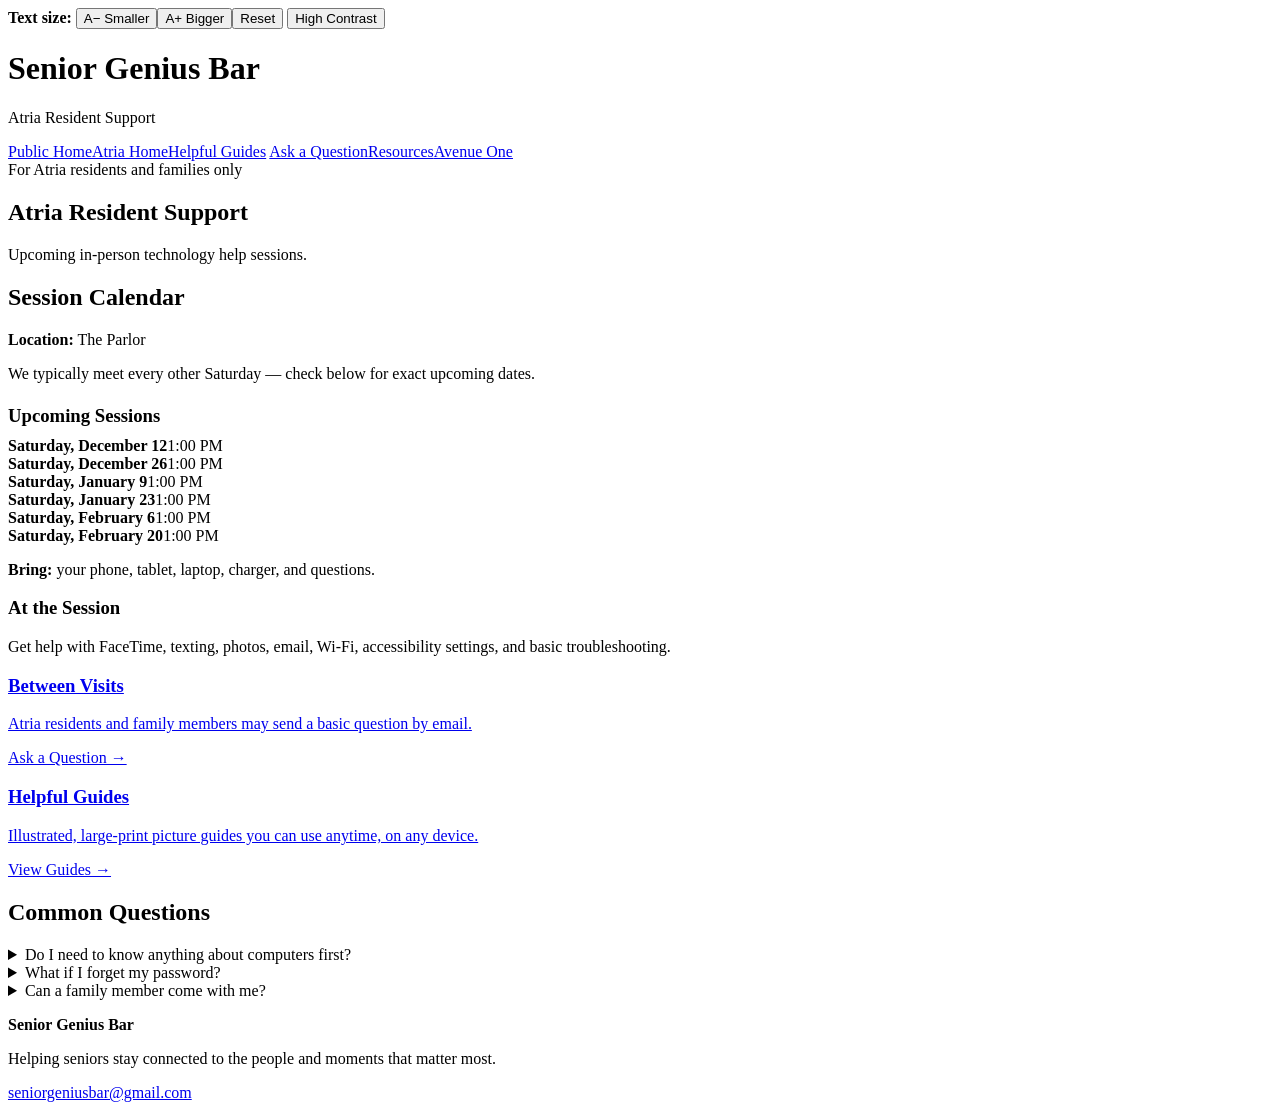
==== atria/index.html @ 89ca85a5 "Add files via upload" ====
<!doctype html><html lang="en"><head><meta charset="utf-8"><meta name="viewport" content="width=device-width,initial-scale=1">
<title>Atria Residents | Senior Genius Bar</title>
<meta name="description" content="Upcoming in-person technology help sessions for Atria residents and families.">
<meta name="robots" content="noindex, nofollow">
<link rel="icon" href="data:image/svg+xml,%3Csvg xmlns='http://www.w3.org/2000/svg' viewBox='0 0 64 64'%3E%3Crect width='64' height='64' rx='14' fill='%23163a5f'/%3E%3Ctext x='32' y='43' font-size='28' font-family='Arial' fill='white' text-anchor='middle' font-weight='700'%3ESG%3C/text%3E%3C/svg%3E">
<link rel="stylesheet" href="../assets/style.css"></head><body>

<div class="accessibility"><strong>Text size:</strong>
<button onclick="changeTextSize(-1)">A− Smaller</button><button onclick="changeTextSize(1)">A+ Bigger</button><button onclick="resetTextSize()">Reset</button>
<button id="contrastToggle" onclick="toggleContrast()">High Contrast</button></div>
<header><div class="brand"><h1>Senior Genius Bar</h1><p>Atria Resident Support</p></div>
<nav>
<a href="../index.html">Public Home</a><a href="index.html">Atria Home</a><a href="../guides.html">Helpful Guides</a>
<a href="../request-help.html">Ask a Question</a><a href="../resources.html">Resources</a><a href="../avenue-one/index.html">Avenue One</a>
</nav></header>

<main>
<div class="container"><section class="page-head"><span class="badge">For Atria residents and families only</span>
<h2>Atria Resident Support</h2><p>Upcoming in-person technology help sessions.</p></section>
<section><div class="card notice">
<h2 class="section-title">Session Calendar</h2>
<p><strong>Location:</strong> <span id="sessionLocation"></span></p>
<p style="color:var(--muted);margin-top:4px">We typically meet every other Saturday — check below for exact upcoming dates.</p>

<h3 style="color:var(--navy);margin-top:22px;margin-bottom:10px">Upcoming Sessions</h3>
<div class="session-grid" id="upcomingGrid"></div>
<p id="noUpcoming" style="display:none;color:var(--muted)">No upcoming sessions are scheduled right now — please check back soon.</p>

<p><strong>Bring:</strong> <span id="sessionBring"></span></p>
</div></section>
<section><div class="grid">
<div class="tile"><h3>At the Session</h3><p>Get help with FaceTime, texting, photos, email, Wi‑Fi, accessibility settings, and basic troubleshooting.</p></div>
<a class="tile" href="../request-help.html"><h3>Between Visits</h3><p>Atria residents and family members may send a basic question by email.</p><p class="tile-cta">Ask a Question →</p></a>
<a class="tile" href="../guides.html"><h3>Helpful Guides</h3><p>Illustrated, large-print picture guides you can use anytime, on any device.</p><p class="tile-cta">View Guides →</p></a>
</div></section>
<section><h2 class="section-title">Common Questions</h2><div class="faq">
<details><summary>Do I need to know anything about computers first?</summary>
<p>Not at all. Most people who reach out have never used a smartphone or tablet before. We start wherever you are.</p></details>
<details><summary>What if I forget my password?</summary>
<p>Bring the device anyway. We can often help you reset it together, or talk through safe ways to keep track of passwords going forward.</p></details>
<details><summary>Can a family member come with me?</summary>
<p>Of course. Family members are always welcome to reach out on your behalf or join in on a session.</p></details>
</div></section></div>
</main>

<footer><p><strong>Senior Genius Bar</strong></p>
<p>Helping seniors stay connected to the people and moments that matter most.</p>
<p><a href="mailto:seniorgeniusbar@gmail.com">seniorgeniusbar@gmail.com</a></p></footer>
<script src="../assets/site.js"></script>
<script src="../assets/session-dates.js"></script>
<script>
/* Upcoming Sessions generates itself from the recurring pattern in
   session-dates.js — no manual date entry needed as time goes on. See
   the comments at the top of that file to adjust the pattern, skip a
   date, or add a one-off extra session. */

document.getElementById('sessionLocation').textContent = sessionInfo.location;
document.getElementById('sessionBring').textContent = sessionInfo.bring;

function formatFriendly(iso){
  const [y, m, d] = iso.split('-').map(Number);
  const dt = new Date(y, m - 1, d);
  return dt.toLocaleDateString('en-US', { weekday: 'long', month: 'long', day: 'numeric' });
}

function toISO(d){
  const y = d.getFullYear();
  const m = String(d.getMonth() + 1).padStart(2, '0');
  const day = String(d.getDate()).padStart(2, '0');
  return `${y}-${m}-${day}`;
}

function renderSession(s){
  return '<div class="session"><strong>' + formatFriendly(s.date) + '</strong><span>' + s.time + '</span></div>';
}

function generateUpcoming(){
  const { anchorDate, intervalDays, showNext } = sessionInfo.recurring;
  const [ay, am, ad] = anchorDate.split('-').map(Number);
  const msPerDay = 24 * 60 * 60 * 1000;

  const today = new Date();
  today.setHours(0, 0, 0, 0);

  let cursor = new Date(ay, am - 1, ad);
  if (cursor < today) {
    const diffDays = Math.round((today - cursor) / msPerDay);
    const stepsToAdd = Math.ceil(diffDays / intervalDays);
    cursor = new Date(cursor.getTime() + stepsToAdd * intervalDays * msPerDay);
  }

  const results = [];
  let safety = 0;
  while (results.length < showNext && safety < 100) {
    const iso = toISO(cursor);
    if (!sessionInfo.skipDates.includes(iso)) {
      results.push({ date: iso, time: sessionInfo.time });
    }
    cursor = new Date(cursor.getTime() + intervalDays * msPerDay);
    safety++;
  }
  return results;
}

const todayStr = toISO(new Date());
const generated = generateUpcoming();
const extras = sessionInfo.extraDates.filter(e => e.date >= todayStr);
const upcoming = [...generated, ...extras].sort((a, b) => a.date.localeCompare(b.date));

document.getElementById('upcomingGrid').innerHTML = upcoming.map(renderSession).join('');
document.getElementById('noUpcoming').style.display = upcoming.length ? 'none' : 'block';
</script>

</body></html>
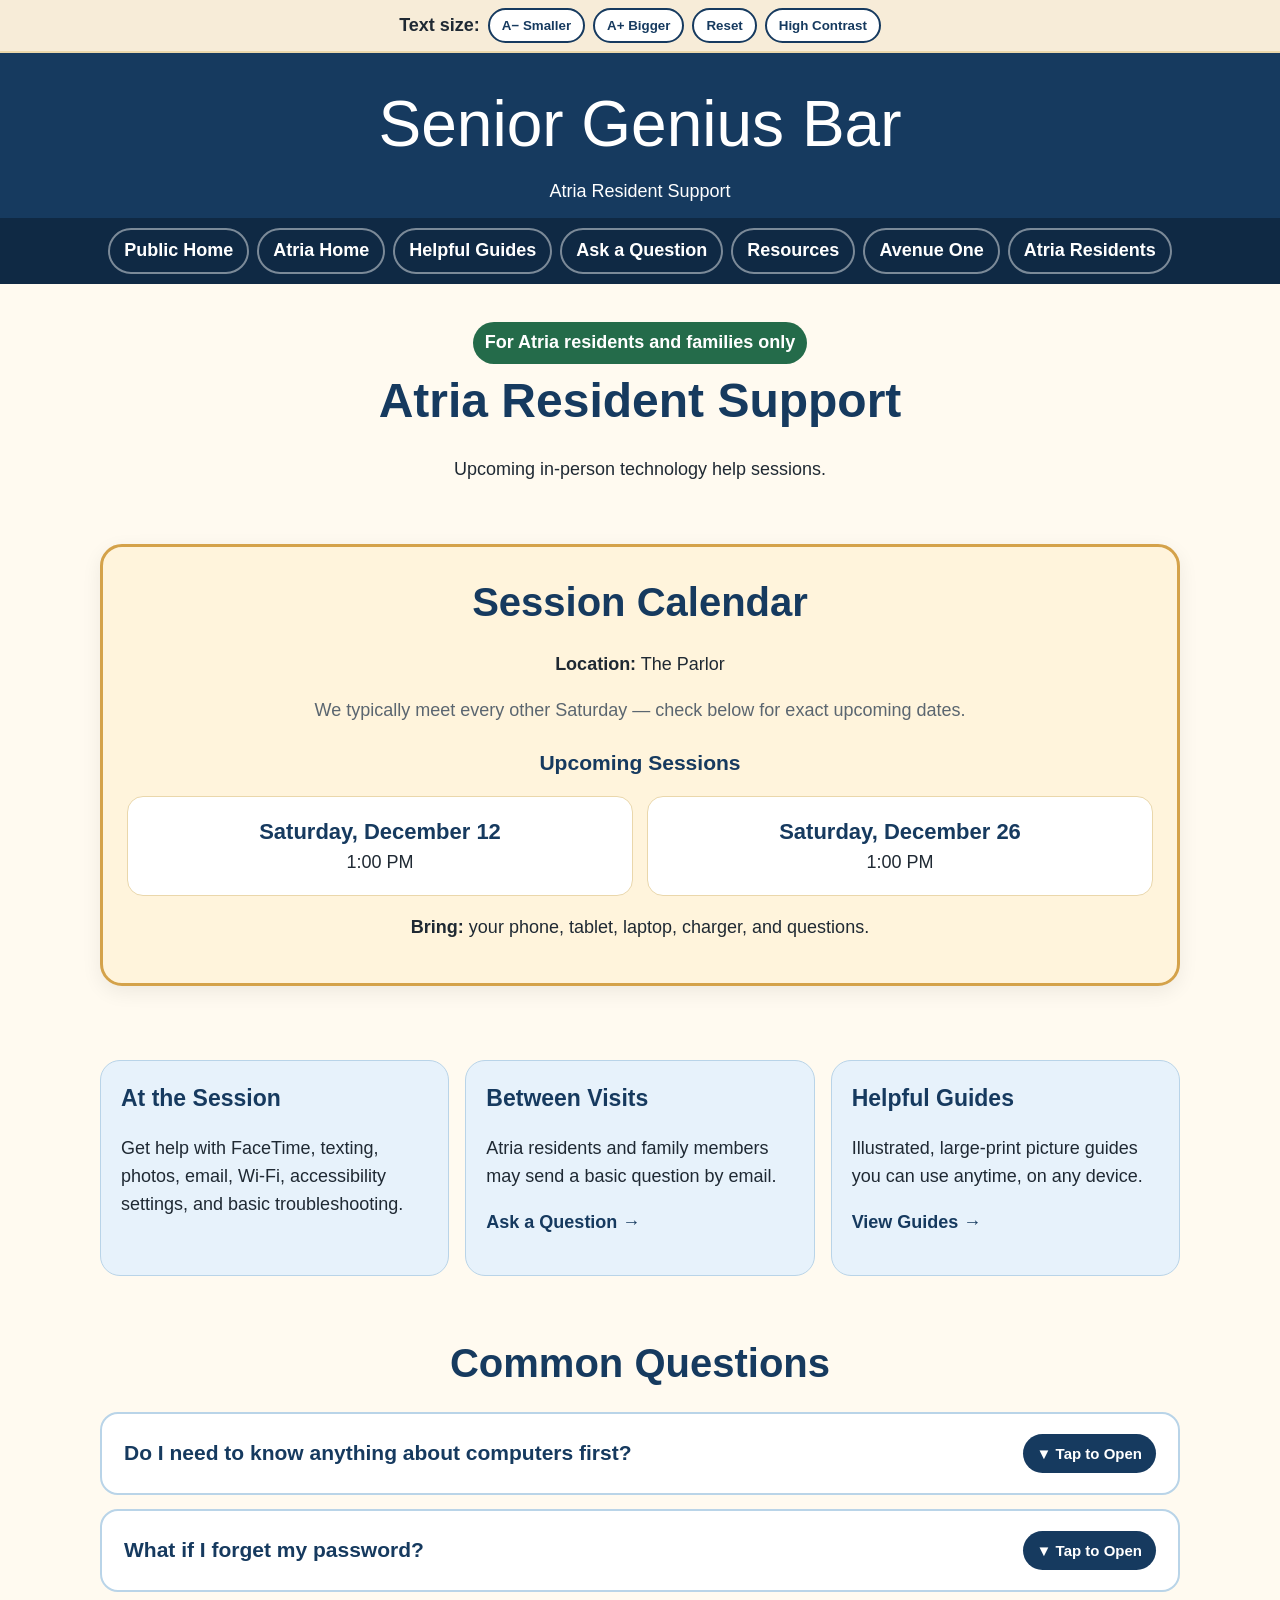
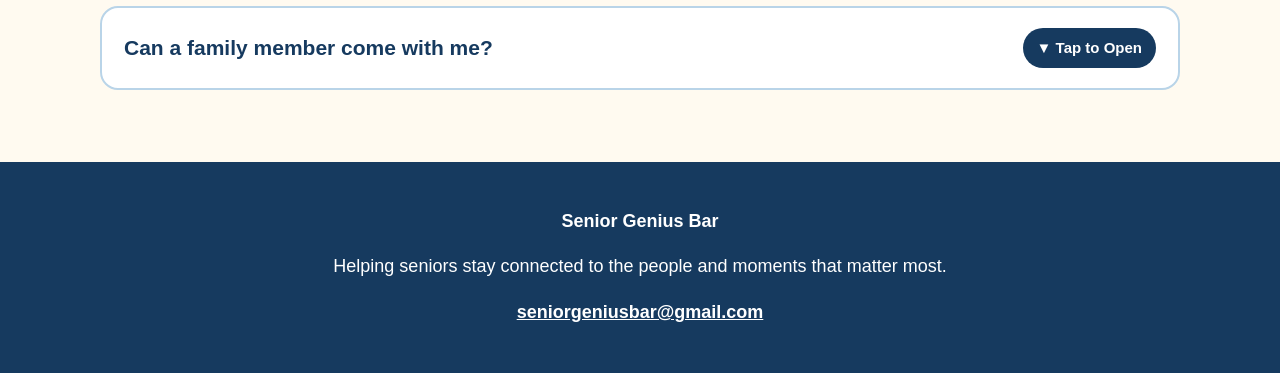
==== commit 42fac73e: "Add files via upload" ====
--- a/atria/index.html
+++ b/atria/index.html
@@ -11,7 +11,7 @@
 <header><div class="brand"><h1>Senior Genius Bar</h1><p>Atria Resident Support</p></div>
 <nav>
 <a href="../index.html">Public Home</a><a href="index.html">Atria Home</a><a href="../guides.html">Helpful Guides</a>
-<a href="../request-help.html">Ask a Question</a><a href="../resources.html">Resources</a><a href="../avenue-one/index.html">Avenue One</a>
+<a href="../request-help.html">Ask a Question</a><a href="../resources.html">Resources</a><a href="../avenue-one/index.html">Avenue One</a><a href="index.html">Atria Residents</a>
 </nav></header>
 
 <main>
--- a/assets/style.css
+++ b/assets/style.css
@@ -0,0 +1,169 @@
+
+:root{
+  --navy:#163a5f; --navy2:#0f2944; --sky:#e7f2fb; --cream:#fffaf0;
+  --gold:#d4a24a; --text:#1f2933; --muted:#5b6670; --white:#fff;
+  --green:#246b4a; --red:#9b2c2c; --font-scale:1;
+}
+*{box-sizing:border-box}
+html{scroll-behavior:smooth}
+body{margin:0;font-family:Arial,Helvetica,sans-serif;background:var(--cream);color:var(--text);
+font-size:calc(18px * var(--font-scale));line-height:1.55}
+a{color:var(--navy);font-weight:700}
+a:focus,button:focus{outline:3px solid var(--gold);outline-offset:3px}
+.accessibility{position:sticky;top:0;z-index:50;background:#f7ecd8;border-bottom:2px solid #ead7ab;
+padding:8px 12px;display:flex;justify-content:center;gap:8px;flex-wrap:wrap;align-items:center}
+.accessibility button{background:#fff;color:var(--navy);border:2px solid var(--navy);padding:8px 12px;
+border-radius:999px;font-weight:700;cursor:pointer}
+header{background:var(--navy);color:#fff}
+.brand{width:min(1080px,92%);margin:auto;padding:22px 0 12px;text-align:center}
+.brand h1{margin:0;font-size:clamp(34px,6vw,64px);font-weight:400}
+.brand p{margin:4px 0 0}
+nav{background:var(--navy2);display:flex;justify-content:center;gap:8px;flex-wrap:wrap;padding:10px}
+nav a{color:#fff;text-decoration:none;padding:7px 14px;border-radius:999px;border:2px solid rgba(255,255,255,.45)}
+nav a:hover{background:rgba(255,255,255,.15);border-color:#fff}
+.container{width:min(1080px,92%);margin:auto}
+.hero{display:grid;grid-template-columns:1.45fr .8fr;gap:32px;align-items:center;padding:46px 0 28px}
+.hero h2{font-size:clamp(34px,5vw,52px);line-height:1.1;margin:0 0 16px;color:var(--navy)}
+.hero p{font-size:calc(22px * var(--font-scale));margin:0 0 18px}
+.photo{max-width:330px;margin:auto;background:#fff;border:6px solid var(--gold);border-radius:30px;padding:10px;
+box-shadow:0 10px 25px rgba(0,0,0,.15)}
+.photo img{width:100%;display:block;border-radius:22px}
+.buttons{display:flex;gap:12px;flex-wrap:wrap;margin-top:20px}
+.btn{display:inline-block;text-decoration:none;background:var(--navy);color:#fff;padding:14px 20px;border-radius:12px}
+.btn.secondary{background:#fff;color:var(--navy);border:2px solid var(--navy)}
+.btn.green{background:var(--green)}
+section{padding:28px 0}
+h2.section-title{text-align:center;color:var(--navy);font-size:clamp(30px,4vw,40px);margin:0 0 18px}
+.card{background:#fff;border:1px solid #e4dccf;border-radius:22px;padding:24px;box-shadow:0 6px 20px rgba(0,0,0,.07);margin-bottom:18px}
+.grid{display:grid;grid-template-columns:repeat(auto-fit,minmax(240px,1fr));gap:16px}
+.tile{background:var(--sky);border:1px solid #b9d4e8;border-radius:20px;padding:20px;display:block;text-decoration:none;color:var(--text);transition:box-shadow .15s,transform .15s}
+.tile h3{color:var(--navy);margin:0 0 8px;font-size:calc(23px * var(--font-scale))}
+a.tile:hover,a.tile:focus{box-shadow:0 8px 20px rgba(0,0,0,.12);transform:translateY(-2px)}
+a.tile p{color:var(--text);font-weight:400}
+.tile-cta{color:var(--navy) !important;font-weight:700 !important;margin-top:10px !important}
+.notice{background:#fff4dc;border:3px solid var(--gold);text-align:center}
+.badge{display:inline-block;background:var(--green);color:#fff;padding:7px 12px;border-radius:999px;font-weight:700}
+.session-grid{display:grid;grid-template-columns:repeat(auto-fit,minmax(230px,1fr));gap:14px;margin-top:16px}
+.session{background:#fff;border:1px solid #ead7ab;border-radius:16px;padding:18px}
+.session strong{display:block;color:var(--navy);font-size:calc(22px * var(--font-scale))}
+details{background:#fff;border:2px solid #b9d4e8;border-radius:18px;padding:14px 18px;margin-bottom:14px;transition:box-shadow .15s}
+details[open]{box-shadow:0 6px 18px rgba(0,0,0,.08)}
+summary{cursor:pointer;font-weight:700;color:var(--navy);font-size:calc(21px * var(--font-scale));
+list-style:none;display:flex;align-items:center;justify-content:space-between;gap:14px;padding:6px 4px;flex-wrap:wrap;border-radius:12px}
+summary::-webkit-details-marker{display:none}
+summary::marker{content:""}
+summary:hover,summary:focus{background:var(--sky)}
+summary::after{content:"▼ Tap to Open";flex-shrink:0;font-size:calc(15px * var(--font-scale));font-weight:700;
+color:#fff;background:var(--navy);padding:8px 14px;border-radius:999px;white-space:nowrap}
+details[open] summary::after{content:"▲ Tap to Close";background:var(--green)}
+details ol,details ul{margin-top:14px}
+.safety{border-left:8px solid var(--red);background:#fff5f5}
+.note{background:#f4f9ff;border-left:6px solid #b9d4e8;padding:14px 16px;border-radius:12px}
+footer{background:var(--navy);color:#fff;text-align:center;padding:28px 18px;margin-top:30px}
+footer a{color:#fff}
+ul.clean{padding-left:20px}
+.page-head{padding:38px 0 14px;text-align:center}
+.page-head h2{font-size:clamp(34px,5vw,48px);color:var(--navy);margin:0 0 8px}
+.resource-list a{display:block;margin:8px 0}
+@media(max-width:760px){.hero{grid-template-columns:1fr;text-align:center}.buttons{justify-content:center}}
+@media print{.accessibility,nav,.buttons,.guide-actions,.modal-nav,.modal-close{display:none !important}body{background:#fff;font-size:12pt}.card,details{box-shadow:none}}
+
+/* Picture guides */
+.eyebrow{color:var(--gold);font-weight:700;letter-spacing:.03em;margin-bottom:6px}
+.guides-grid{display:grid;grid-template-columns:repeat(3,1fr);gap:28px;margin-top:28px}
+@media(max-width:900px){.guides-grid{grid-template-columns:repeat(2,1fr)}}
+@media(max-width:600px){.guides-grid{grid-template-columns:1fr}}
+.guide-card{background:var(--sky);border:1px solid #b9d4e8;border-radius:20px;padding:20px;display:flex;flex-direction:column;gap:12px;
+box-shadow:0 4px 14px rgba(22,58,95,.08);transition:transform .15s,box-shadow .15s}
+.guide-card:hover{transform:translateY(-2px);box-shadow:0 8px 20px rgba(22,58,95,.14)}
+.guide-card h3{margin:2px 0 0;color:var(--navy);font-size:calc(21px * var(--font-scale))}
+.guide-thumb{background:#0f1f3d;border-radius:12px;padding:10px;cursor:pointer;border:none;width:100%;max-width:200px;margin:0 auto;display:block}
+.guide-thumb:hover{outline:2px solid var(--navy)}
+.guide-thumb:focus{outline:3px solid var(--gold);outline-offset:3px}
+.guide-thumb svg{width:100%;height:auto;display:block;border-radius:6px}
+.step-count{font-size:calc(14px * var(--font-scale));font-weight:700;color:#b9791f;margin:-4px 0 0;text-align:center}
+.guide-card p.caption{margin:0;font-size:calc(16px * var(--font-scale));color:var(--text)}
+.guide-actions{display:flex;gap:8px;flex-wrap:wrap;margin-top:auto}
+.chip-btn{background:#fff;border:2px solid var(--navy);color:var(--navy);border-radius:999px;padding:8px 14px;font-weight:700;font-size:calc(15px * var(--font-scale));cursor:pointer}
+.chip-btn:hover{background:var(--sky)}
+.modal-backdrop{display:none;position:fixed;inset:0;background:rgba(6,14,32,.82);z-index:1000;align-items:center;justify-content:center;padding:20px}
+.modal-backdrop.open{display:flex}
+.modal{background:#fff;border-radius:20px;max-width:420px;width:100%;padding:20px;max-height:94vh;overflow:auto;position:relative}
+.modal-close{position:absolute;top:12px;right:12px;background:var(--navy);color:#fff;border:none;border-radius:50%;width:44px;height:44px;font-size:1.3rem;cursor:pointer}
+.modal h3{margin-top:0;padding-right:40px;color:var(--navy)}
+#modalSvgHolder{max-width:210px;margin:0 auto}
+#modalSvgHolder svg{width:100%;height:auto;display:block}
+.modal-caption{font-size:calc(18px * var(--font-scale));margin:12px 0}
+.modal-nav{display:flex;justify-content:space-between;gap:10px;margin-top:16px}
+.modal-nav button{flex:1;padding:14px;border-radius:12px;font-weight:800;font-size:calc(17px * var(--font-scale));cursor:pointer;border:2px solid var(--navy);background:#fff;color:var(--navy)}
+.modal-nav button:disabled{opacity:.35;cursor:default}
+.modal-nav button.primary{background:var(--navy);color:#fff}
+.step-dots{text-align:center;font-weight:700;color:var(--navy);margin-top:6px}
+
+/* Help request form */
+.help-form{display:flex;flex-direction:column;gap:18px;max-width:520px;margin:20px auto 0}
+.help-form label{font-weight:700;color:var(--navy);font-size:calc(17px * var(--font-scale));display:flex;flex-direction:column;gap:6px}
+.help-form input,.help-form select,.help-form textarea{font-size:calc(17px * var(--font-scale));padding:12px 14px;
+border:2px solid #b9d4e8;border-radius:10px;font-family:inherit;color:var(--text);background:#fff;width:100%}
+.help-form textarea{resize:vertical}
+.help-form button{align-self:flex-start;font-size:calc(17px * var(--font-scale));padding:14px 26px;border:none;border-radius:12px;cursor:pointer;margin-top:6px}
+
+/* High contrast mode */
+body.contrast{background:#0a1420;color:#f5f5f5}
+body.contrast a{color:#9fc4ff}
+body.contrast .accessibility{background:#000;border-bottom-color:#444}
+body.contrast .accessibility button{background:#000;color:#fff;border-color:#fff}
+body.contrast header{background:#000}
+body.contrast .brand p{color:#f5f5f5}
+body.contrast nav{background:#000}
+body.contrast nav a{color:#fff;border-color:rgba(255,255,255,.5)}
+body.contrast nav a:hover{background:rgba(255,255,255,.25);border-color:#fff}
+body.contrast .hero h2{color:#ffd166}
+body.contrast .hero p{color:#f5f5f5}
+body.contrast .photo{border-color:#ffd166;background:#000}
+body.contrast .btn{background:#ffd166;color:#0a1420}
+body.contrast .btn.secondary{background:#000;color:#fff;border:2px solid #fff}
+body.contrast .btn.green{background:#5ec98d;color:#04150c}
+body.contrast h2.section-title{color:#ffd166}
+body.contrast .page-head h2{color:#ffd166}
+body.contrast .card{background:#111;border-color:#444;color:#f5f5f5}
+body.contrast .tile{background:#111;border-color:#555}
+body.contrast .tile h3{color:#ffd166}
+body.contrast a.tile{color:#f5f5f5}
+body.contrast .tile p{color:#e5e5e5}
+body.contrast .tile li{color:#e5e5e5}
+body.contrast .tile-cta{color:#9fc4ff !important}
+body.contrast a.tile:hover,body.contrast a.tile:focus{box-shadow:0 0 0 2px #ffd166}
+body.contrast .notice{background:#1a1400;border-color:#ffd166}
+body.contrast .badge{background:#5ec98d;color:#04150c}
+body.contrast .session{background:#111;border-color:#555}
+body.contrast .session strong{color:#ffd166}
+body.contrast details{background:#111;border-color:#555}
+body.contrast summary{color:#ffd166}
+body.contrast summary:hover,body.contrast summary:focus{background:#1a1a1a}
+body.contrast summary::after{background:#ffd166;color:#0a1420}
+body.contrast details[open] summary::after{background:#5ec98d;color:#04150c}
+body.contrast .safety{background:#1a0000;border-left-color:#ff8080}
+body.contrast .note{background:#001522;border-left-color:#9fc4ff;color:#f5f5f5}
+body.contrast footer{background:#000}
+body.contrast footer a{color:#fff}
+body.contrast .resource-list a{color:#9fc4ff}
+body.contrast .eyebrow{color:#f0c26a}
+body.contrast .guide-card{background:#111;border-color:#555}
+body.contrast .guide-card h3{color:#ffd166}
+body.contrast .step-count{color:#f0c26a}
+body.contrast .guide-card p.caption{color:#e5e5e5}
+body.contrast .chip-btn{color:#9fc4ff;border-color:#9fc4ff}
+body.contrast .chip-btn:hover{background:#1a1a1a}
+body.contrast .modal{background:#111;color:#f5f5f5}
+body.contrast .modal h3{color:#ffd166}
+body.contrast .step-dots{color:#ffd166}
+body.contrast .modal-nav button{border-color:#9fc4ff;color:#9fc4ff;background:#111}
+body.contrast .modal-nav button.primary{background:#ffd166;color:#0a1420;border-color:#ffd166}
+body.contrast .help-form label{color:#ffd166}
+body.contrast .help-form input,body.contrast .help-form select,body.contrast .help-form textarea{background:#111;color:#f5f5f5;border-color:#555}
+
+/* Past session history is intentionally quieter than upcoming sessions. */
+.past-sessions { margin-top: 8px; padding-top: 6px; }
+.past-sessions > details { border: 1px solid #ddd6c9; background: rgba(255,255,255,.45); }
+.past-sessions > details > summary { color: var(--muted); font-size: calc(18px * var(--font-scale)); }
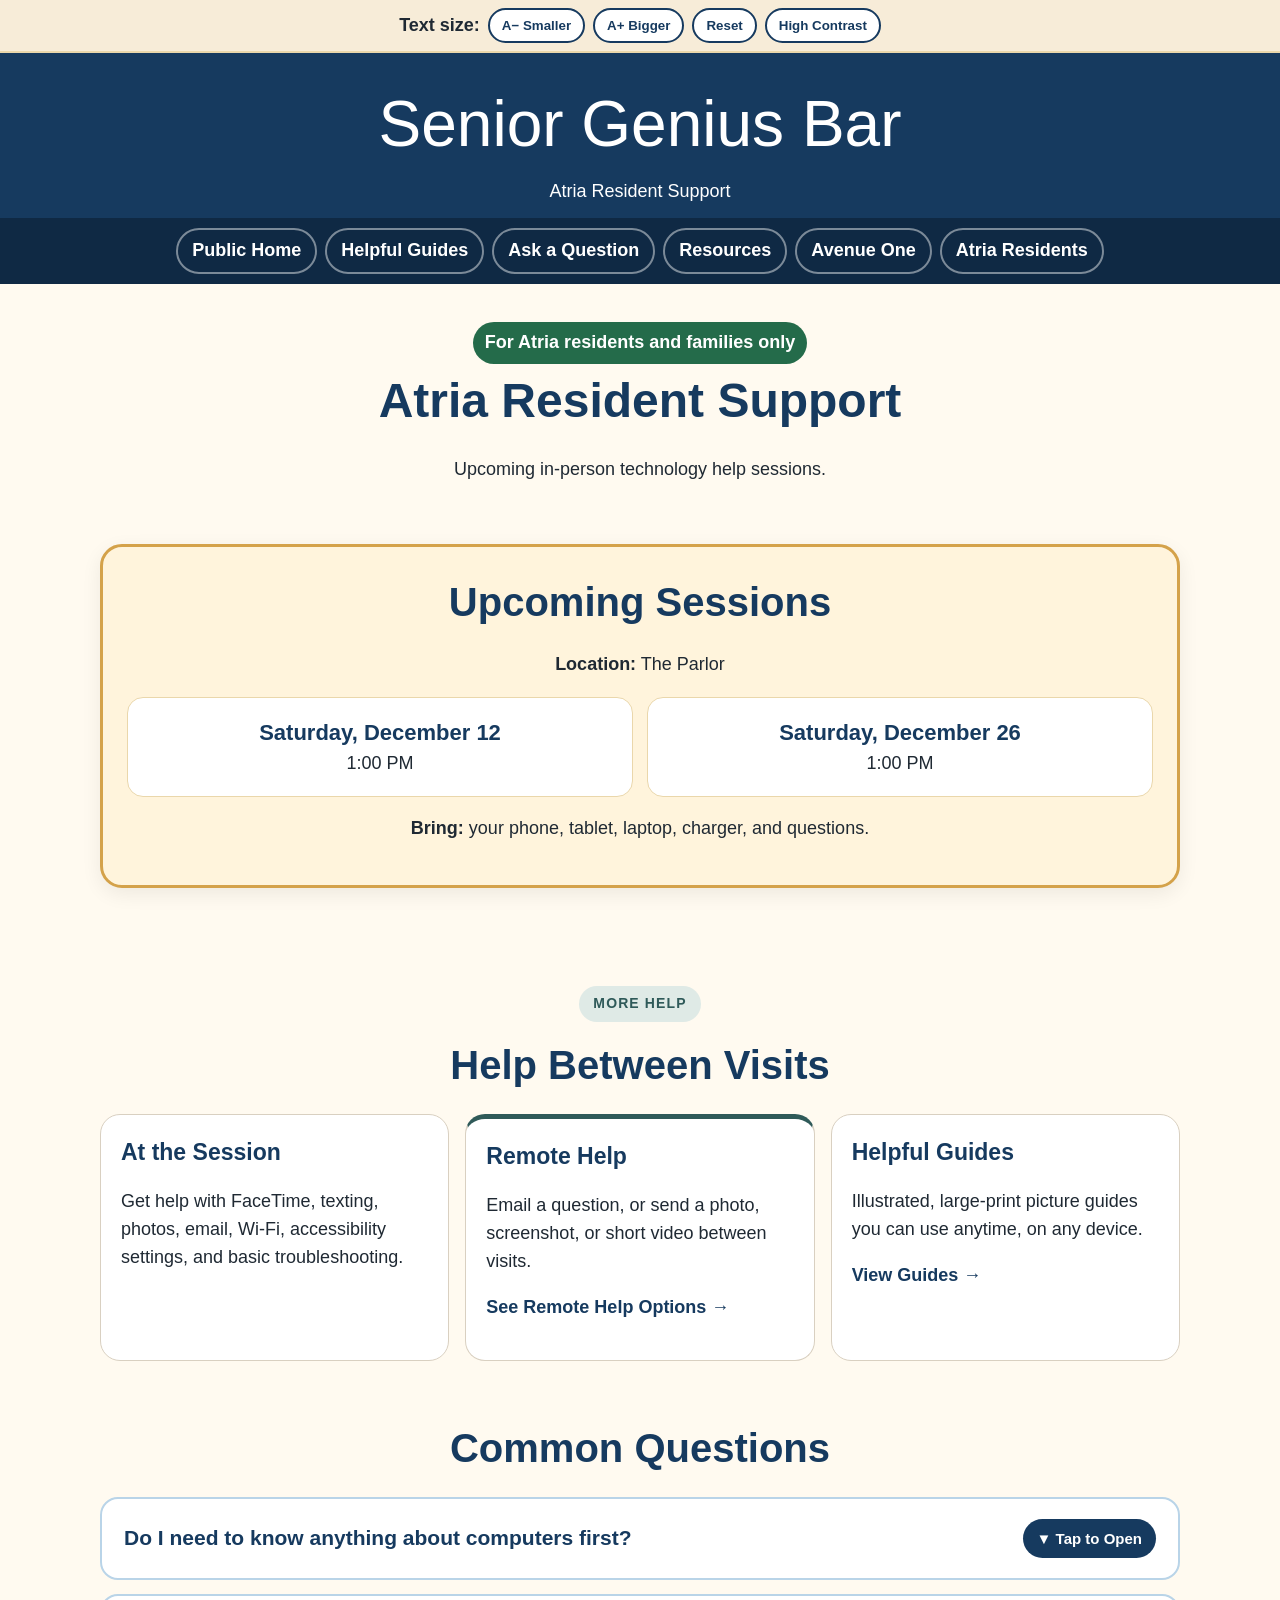
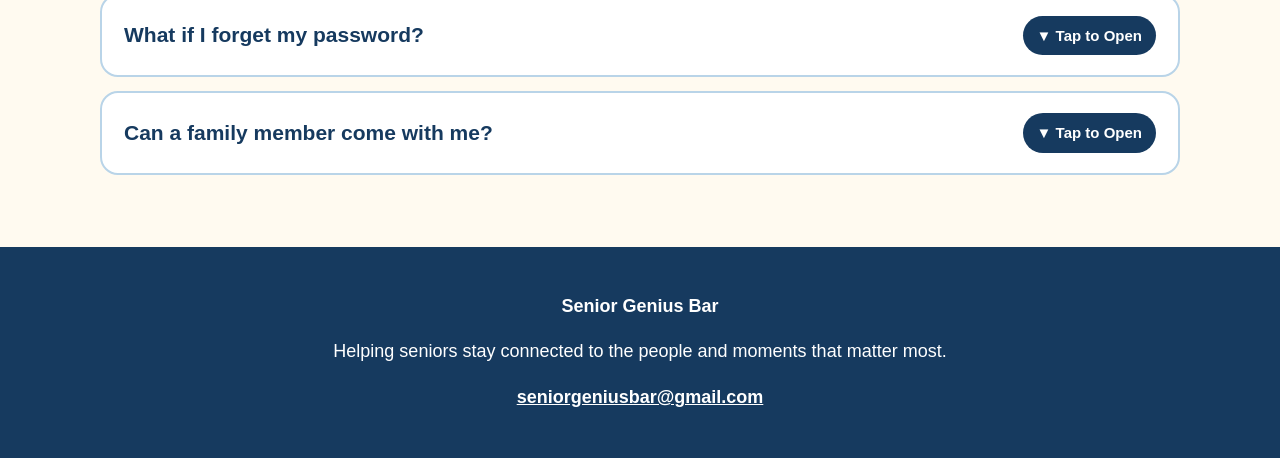
==== commit 06d36b3d: "Add files via upload" ====
--- a/atria/index.html
+++ b/atria/index.html
@@ -10,7 +10,7 @@
 <button id="contrastToggle" onclick="toggleContrast()">High Contrast</button></div>
 <header><div class="brand"><h1>Senior Genius Bar</h1><p>Atria Resident Support</p></div>
 <nav>
-<a href="../index.html">Public Home</a><a href="index.html">Atria Home</a><a href="../guides.html">Helpful Guides</a>
+<a href="../index.html">Public Home</a><a href="../guides.html">Helpful Guides</a>
 <a href="../request-help.html">Ask a Question</a><a href="../resources.html">Resources</a><a href="../avenue-one/index.html">Avenue One</a><a href="index.html">Atria Residents</a>
 </nav></header>
 
@@ -18,19 +18,16 @@
 <div class="container"><section class="page-head"><span class="badge">For Atria residents and families only</span>
 <h2>Atria Resident Support</h2><p>Upcoming in-person technology help sessions.</p></section>
 <section><div class="card notice">
-<h2 class="section-title">Session Calendar</h2>
+<h2 class="section-title">Upcoming Sessions</h2>
 <p><strong>Location:</strong> <span id="sessionLocation"></span></p>
-<p style="color:var(--muted);margin-top:4px">We typically meet every other Saturday — check below for exact upcoming dates.</p>
-
-<h3 style="color:var(--navy);margin-top:22px;margin-bottom:10px">Upcoming Sessions</h3>
 <div class="session-grid" id="upcomingGrid"></div>
 <p id="noUpcoming" style="display:none;color:var(--muted)">No upcoming sessions are scheduled right now — please check back soon.</p>
 
 <p><strong>Bring:</strong> <span id="sessionBring"></span></p>
 </div></section>
-<section><div class="grid">
+<section class="community-links"><div style="text-align:center"><span class="section-kicker">More Help</span></div><h2 class="section-title">Help Between Visits</h2><div class="grid">
 <div class="tile"><h3>At the Session</h3><p>Get help with FaceTime, texting, photos, email, Wi‑Fi, accessibility settings, and basic troubleshooting.</p></div>
-<a class="tile" href="../request-help.html"><h3>Between Visits</h3><p>Atria residents and family members may send a basic question by email.</p><p class="tile-cta">Ask a Question →</p></a>
+<a class="tile" href="../request-help.html#remote-options"><h3>Remote Help</h3><p>Email a question, or send a photo, screenshot, or short video between visits.</p><p class="tile-cta">See Remote Help Options →</p></a>
 <a class="tile" href="../guides.html"><h3>Helpful Guides</h3><p>Illustrated, large-print picture guides you can use anytime, on any device.</p><p class="tile-cta">View Guides →</p></a>
 </div></section>
 <section><h2 class="section-title">Common Questions</h2><div class="faq">
@@ -103,9 +100,15 @@
 }
 
 const todayStr = toISO(new Date());
+const manual = (typeof ATRIA_MANUAL_OVERRIDE !== 'undefined' ? ATRIA_MANUAL_OVERRIDE : [])
+  .filter(e => e.date >= todayStr)
+  .sort((a,b) => a.date.localeCompare(b.date));
+
 const generated = generateUpcoming();
 const extras = sessionInfo.extraDates.filter(e => e.date >= todayStr);
-const upcoming = [...generated, ...extras].sort((a, b) => a.date.localeCompare(b.date));
+const upcoming = manual.length
+  ? manual.slice(0, sessionInfo.recurring.showNext)
+  : [...generated, ...extras].sort((a, b) => a.date.localeCompare(b.date)).slice(0, sessionInfo.recurring.showNext);
 
 document.getElementById('upcomingGrid').innerHTML = upcoming.map(renderSession).join('');
 document.getElementById('noUpcoming').style.display = upcoming.length ? 'none' : 'block';
--- a/assets/style.css
+++ b/assets/style.css
@@ -2,7 +2,7 @@
 :root{
   --navy:#163a5f; --navy2:#0f2944; --sky:#e7f2fb; --cream:#fffaf0;
   --gold:#d4a24a; --text:#1f2933; --muted:#5b6670; --white:#fff;
-  --green:#246b4a; --red:#9b2c2c; --font-scale:1;
+  --green:#246b4a; --sage:#dfeae6; --sage-dark:#2f5a59; --red:#9b2c2c; --font-scale:1;
 }
 *{box-sizing:border-box}
 html{scroll-behavior:smooth}
@@ -167,3 +167,41 @@
 .past-sessions { margin-top: 8px; padding-top: 6px; }
 .past-sessions > details { border: 1px solid #ddd6c9; background: rgba(255,255,255,.45); }
 .past-sessions > details > summary { color: var(--muted); font-size: calc(18px * var(--font-scale)); }
+
+
+/* Shared Senior Genius Bar refinements */
+.section-kicker{display:inline-block;background:var(--sage);color:var(--sage-dark);padding:7px 14px;border-radius:999px;font-weight:800;letter-spacing:.08em;text-transform:uppercase;font-size:calc(14px * var(--font-scale));margin-bottom:12px}
+.shared-help-strip{background:#fff;border:1px solid #d9d0c1;border-left:8px solid var(--sage-dark);border-radius:20px;padding:22px 24px;display:flex;align-items:center;justify-content:space-between;gap:20px;flex-wrap:wrap;box-shadow:0 5px 16px rgba(0,0,0,.06)}
+.shared-help-strip h3{color:var(--navy);margin:0 0 6px;font-size:calc(24px * var(--font-scale))}.shared-help-strip p{margin:0;max-width:690px}
+.community-grid{display:grid;grid-template-columns:repeat(2,minmax(260px,1fr));gap:18px}.community-card{background:#fff;border:2px solid #d9d0c1;border-radius:22px;padding:24px;text-decoration:none;color:var(--text);box-shadow:0 5px 16px rgba(0,0,0,.06)}.community-card:hover,.community-card:focus{transform:translateY(-2px);box-shadow:0 9px 22px rgba(0,0,0,.10)}.community-card h3{color:var(--navy);margin:0 0 8px}.community-card .mini-label{display:inline-block;background:var(--sage);color:var(--sage-dark);padding:5px 10px;border-radius:999px;font-size:calc(13px * var(--font-scale));font-weight:800;margin-bottom:10px}
+.remote-grid{display:grid;grid-template-columns:repeat(2,minmax(260px,1fr));gap:16px}.remote-card{background:#fff;border:2px solid #ddd3c1;border-radius:20px;padding:22px}.remote-card h3{color:var(--navy);margin:0 0 8px}.remote-card .best-for{display:inline-block;background:#fff4dc;border:1px solid var(--gold);border-radius:10px;padding:6px 10px;font-weight:700;color:var(--navy);margin:4px 0 10px}.remote-card p{margin:6px 0}.remote-card .card-link{display:inline-block;margin-top:10px;color:var(--sage-dark);font-weight:800}
+.check-list{list-style:none;padding:0;margin:16px 0}.check-list li{position:relative;padding-left:34px;margin:12px 0}.check-list li:before{content:'✓';position:absolute;left:0;top:0;background:var(--sage);color:var(--sage-dark);width:24px;height:24px;border-radius:50%;display:grid;place-items:center;font-weight:900}
+.quick-fixes details{border-color:#d9d0c1}.quick-fixes summary::after{content:'+';background:transparent;color:var(--sage-dark);font-size:1.4em;padding:0 6px}.quick-fixes details[open] summary::after{content:'−';background:transparent;color:var(--sage-dark)}
+.community-links{margin-top:24px}.community-links .tile{background:#fff;border-color:#d9d0c1}.community-links .tile:nth-child(2){border-top:5px solid var(--sage-dark)}
+body.contrast .section-kicker,body.contrast .community-card .mini-label{background:#5ec98d;color:#04150c}.body.contrast .shared-help-strip{background:#111;border-color:#555}.body.contrast .remote-card,.body.contrast .community-card{background:#111;border-color:#555;color:#f5f5f5}
+@media(max-width:760px){.community-grid,.remote-grid{grid-template-columns:1fr}.shared-help-strip{align-items:flex-start}}
+
+
+/* Lower-key links to in-person communities on the public homepage. */
+.inperson-footer-section{padding-top:18px}
+.community-text-links{display:flex;justify-content:center;gap:14px;align-items:center;flex-wrap:wrap;margin:8px 0 0}
+.community-text-links a{font-size:calc(18px * var(--font-scale));text-decoration:none}
+.community-text-links span{color:var(--muted)}
+
+/* Avenue One visit calendar: preserves the program record without
+   making previous visits compete with the next upcoming session. */
+.visit-calendar-section{margin-top:44px;padding-top:20px;border-top:1px solid #e4dccf}
+.visit-calendar-details{background:rgba(255,255,255,.52);border:1px solid #ddd6c9}
+.visit-calendar-details > summary{color:var(--muted);font-size:calc(18px * var(--font-scale))}
+.visit-year{margin:18px 0 28px}
+.visit-year h3{color:var(--navy);margin:0 0 10px}
+.visit-month-grid{display:grid;grid-template-columns:repeat(6,minmax(88px,1fr));gap:10px}
+.visit-month{background:#fff;border:1px solid #e1d9cc;border-radius:14px;padding:10px;text-align:center;min-height:74px}
+.visit-month strong{display:block;color:var(--navy);font-size:calc(14px * var(--font-scale));margin-bottom:8px}
+.visit-dates{display:flex;justify-content:center;gap:5px;flex-wrap:wrap}
+.visit-date{display:inline-flex;align-items:center;justify-content:center;min-width:28px;height:28px;padding:0 6px;border-radius:999px;background:var(--sage);color:var(--sage-dark);font-weight:800;font-size:calc(13px * var(--font-scale))}
+.visit-none{color:#bbb}
+body.contrast .visit-month{background:#111;border-color:#555}
+body.contrast .visit-date{background:#5ec98d;color:#04150c}
+@media(max-width:800px){.visit-month-grid{grid-template-columns:repeat(3,minmax(88px,1fr))}}
+@media(max-width:480px){.visit-month-grid{grid-template-columns:repeat(2,minmax(88px,1fr))}}
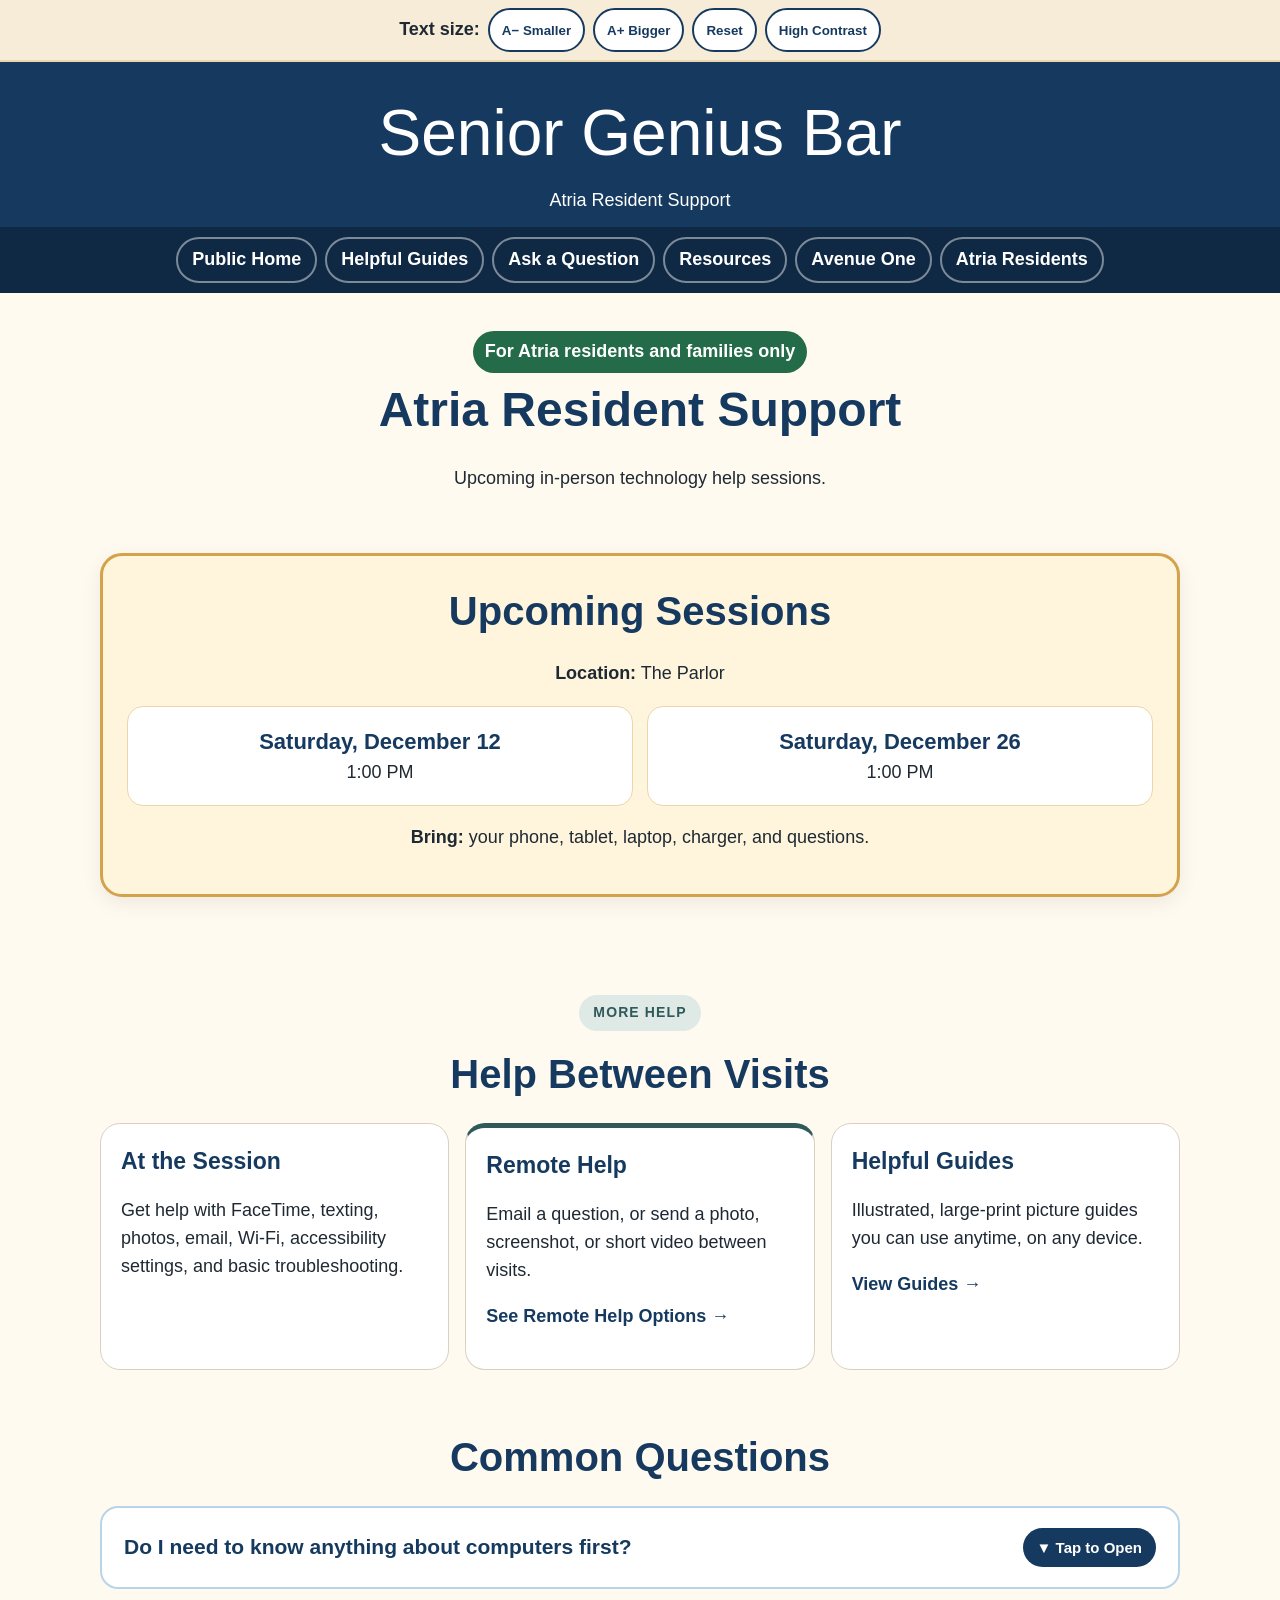
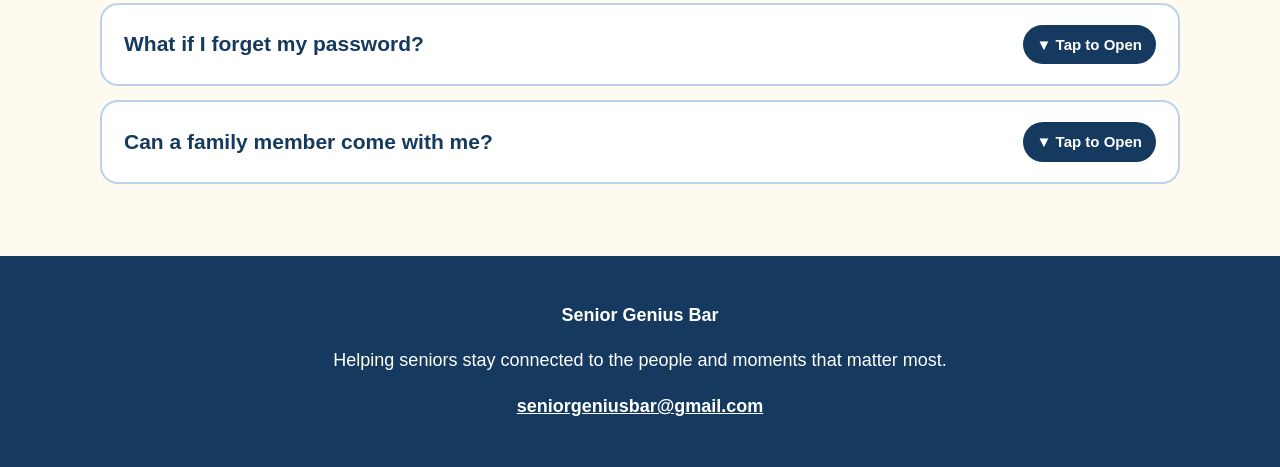
==== commit 08914eab: "Add files via upload" ====
--- a/atria/index.html
+++ b/atria/index.html
@@ -4,6 +4,7 @@
 <meta name="robots" content="noindex, nofollow">
 <link rel="icon" href="data:image/svg+xml,%3Csvg xmlns='http://www.w3.org/2000/svg' viewBox='0 0 64 64'%3E%3Crect width='64' height='64' rx='14' fill='%23163a5f'/%3E%3Ctext x='32' y='43' font-size='28' font-family='Arial' fill='white' text-anchor='middle' font-weight='700'%3ESG%3C/text%3E%3C/svg%3E">
 <link rel="stylesheet" href="../assets/style.css"></head><body>
+<a class="skip-link" href="#main-content">Skip to main content</a>
 
 <div class="accessibility"><strong>Text size:</strong>
 <button onclick="changeTextSize(-1)">A− Smaller</button><button onclick="changeTextSize(1)">A+ Bigger</button><button onclick="resetTextSize()">Reset</button>
@@ -14,7 +15,7 @@
 <a href="../request-help.html">Ask a Question</a><a href="../resources.html">Resources</a><a href="../avenue-one/index.html">Avenue One</a><a href="index.html">Atria Residents</a>
 </nav></header>
 
-<main>
+<main id="main-content">
 <div class="container"><section class="page-head"><span class="badge">For Atria residents and families only</span>
 <h2>Atria Resident Support</h2><p>Upcoming in-person technology help sessions.</p></section>
 <section><div class="card notice">
--- a/assets/style.css
+++ b/assets/style.css
@@ -178,7 +178,7 @@
 .check-list{list-style:none;padding:0;margin:16px 0}.check-list li{position:relative;padding-left:34px;margin:12px 0}.check-list li:before{content:'✓';position:absolute;left:0;top:0;background:var(--sage);color:var(--sage-dark);width:24px;height:24px;border-radius:50%;display:grid;place-items:center;font-weight:900}
 .quick-fixes details{border-color:#d9d0c1}.quick-fixes summary::after{content:'+';background:transparent;color:var(--sage-dark);font-size:1.4em;padding:0 6px}.quick-fixes details[open] summary::after{content:'−';background:transparent;color:var(--sage-dark)}
 .community-links{margin-top:24px}.community-links .tile{background:#fff;border-color:#d9d0c1}.community-links .tile:nth-child(2){border-top:5px solid var(--sage-dark)}
-body.contrast .section-kicker,body.contrast .community-card .mini-label{background:#5ec98d;color:#04150c}.body.contrast .shared-help-strip{background:#111;border-color:#555}.body.contrast .remote-card,.body.contrast .community-card{background:#111;border-color:#555;color:#f5f5f5}
+body.contrast .section-kicker,body.contrast .community-card .mini-label{background:#5ec98d;color:#04150c}body.contrast .shared-help-strip{background:#111;border-color:#555}body.contrast .remote-card,body.contrast .community-card{background:#111;border-color:#555;color:#f5f5f5}
 @media(max-width:760px){.community-grid,.remote-grid{grid-template-columns:1fr}.shared-help-strip{align-items:flex-start}}
 
 
@@ -205,3 +205,205 @@
 body.contrast .visit-date{background:#5ec98d;color:#04150c}
 @media(max-width:800px){.visit-month-grid{grid-template-columns:repeat(3,minmax(88px,1fr))}}
 @media(max-width:480px){.visit-month-grid{grid-template-columns:repeat(2,minmax(88px,1fr))}}
+
+
+/* Homepage community links — large, senior-friendly bubble buttons */
+.community-bubble-links{
+  display:flex; justify-content:center; gap:18px; flex-wrap:wrap; margin-top:18px;
+}
+.community-bubble{
+  display:inline-flex; align-items:center; justify-content:center;
+  min-width:220px; min-height:58px; padding:14px 22px;
+  border:2px solid var(--navy); border-radius:999px;
+  background:#fff; color:var(--navy); text-decoration:none; font-weight:800;
+  font-size:calc(18px * var(--font-scale));
+}
+.community-bubble:hover{background:var(--sky)}
+body.contrast .community-bubble{background:#111;color:#fff;border-color:#fff}
+
+/* Interactive Avenue One month-by-month calendar */
+.interactive-calendar-card{
+  background:#fff; border:1px solid #dfd5c5; border-radius:22px;
+  padding:20px; box-shadow:0 6px 18px rgba(0,0,0,.06);
+  max-width:860px; margin:0 auto;
+}
+.calendar-toolbar{
+  display:grid; grid-template-columns:auto 1fr auto; gap:14px; align-items:center; margin-bottom:16px;
+}
+.calendar-month-label{
+  margin:0; text-align:center; color:var(--navy); font-size:calc(24px * var(--font-scale));
+}
+.calendar-nav{
+  background:#fff; color:var(--navy); border:2px solid var(--navy);
+  border-radius:999px; padding:10px 16px; font-weight:800; cursor:pointer;
+}
+.calendar-nav:disabled{opacity:.35; cursor:not-allowed}
+.calendar-weekdays,.calendar-grid{
+  display:grid; grid-template-columns:repeat(7,1fr); gap:8px;
+}
+.calendar-weekdays{
+  color:var(--muted); font-weight:800; text-align:center; margin-bottom:8px;
+  font-size:calc(14px * var(--font-scale));
+}
+.calendar-cell{
+  min-height:64px; border:1px solid #e7dfd2; border-radius:14px;
+  display:flex; align-items:center; justify-content:center; background:#fff;
+}
+.calendar-blank{border-color:transparent;background:transparent}
+.calendar-day-number{
+  width:40px;height:40px;border-radius:12px;display:flex;align-items:center;justify-content:center;
+  font-weight:700;color:var(--text);
+}
+.calendar-cell.has-visit{background:var(--sage)}
+.calendar-cell.has-visit .calendar-day-number{
+  background:var(--sage-dark); color:#fff; font-weight:900;
+}
+.calendar-legend{
+  display:flex;align-items:center;justify-content:center;gap:8px;color:var(--muted);margin:16px 0 0;
+}
+.calendar-dot{
+  width:16px;height:16px;border-radius:4px;background:var(--sage-dark);display:inline-block;
+}
+body.contrast .interactive-calendar-card{background:#111;border-color:#555}
+body.contrast .calendar-cell{background:#111;border-color:#555}
+body.contrast .calendar-cell.has-visit{background:#214c39}
+body.contrast .calendar-day-number{color:#fff}
+@media(max-width:650px){
+  .calendar-toolbar{grid-template-columns:1fr 1fr;grid-template-areas:"label label" "prev next"}
+  .calendar-month-label{grid-area:label}
+  #calPrev{grid-area:prev} #calNext{grid-area:next}
+  .calendar-cell{min-height:48px}
+  .calendar-day-number{width:34px;height:34px}
+}
+
+
+/* ============================================================
+   FINAL ACCESSIBILITY + SENIOR-USABILITY PASS
+   ============================================================ */
+
+/* Screen-reader/keyboard skip link */
+.skip-link{
+  position:absolute;
+  left:12px;
+  top:-60px;
+  z-index:9999;
+  background:#fff;
+  color:var(--navy);
+  border:3px solid var(--navy);
+  border-radius:10px;
+  padding:10px 14px;
+  font-weight:800;
+  text-decoration:none;
+}
+.skip-link:focus{top:12px}
+body.contrast .skip-link{background:#000;color:#fff;border-color:#ffd166}
+
+/* Strong keyboard focus */
+a:focus-visible,
+button:focus-visible,
+input:focus-visible,
+select:focus-visible,
+textarea:focus-visible,
+summary:focus-visible{
+  outline:3px solid var(--gold);
+  outline-offset:3px;
+}
+body.contrast a:focus-visible,
+body.contrast button:focus-visible,
+body.contrast input:focus-visible,
+body.contrast select:focus-visible,
+body.contrast textarea:focus-visible,
+body.contrast summary:focus-visible{
+  outline-color:#ffd166;
+}
+
+/* Tap targets */
+nav a,.btn,.chip-btn,.calendar-nav,.accessibility button{
+  min-height:44px;
+  display:inline-flex;
+  align-items:center;
+  justify-content:center;
+}
+
+/* High contrast coverage for newer components */
+body.contrast .shared-help-strip,
+body.contrast .remote-card,
+body.contrast .community-card,
+body.contrast .interactive-calendar-card,
+body.contrast .visit-calendar-details,
+body.contrast .community-bubble{
+  background:#111 !important;
+  border-color:#666 !important;
+  color:#f5f5f5 !important;
+}
+body.contrast .shared-help-strip h3,
+body.contrast .remote-card h3,
+body.contrast .community-card h3,
+body.contrast .card h2,
+body.contrast .card h3,
+body.contrast .calendar-month-label{
+  color:#ffd166 !important;
+}
+body.contrast .shared-help-strip p,
+body.contrast .remote-card p,
+body.contrast .community-card p,
+body.contrast .calendar-legend,
+body.contrast .calendar-weekdays,
+body.contrast .community-bubble,
+body.contrast [style*="color:var(--muted)"]{
+  color:#f5f5f5 !important;
+}
+body.contrast .remote-card .best-for{
+  background:#2a2100;
+  border-color:#ffd166;
+  color:#fff4c2;
+}
+body.contrast .remote-card .card-link,
+body.contrast .community-text-links a{
+  color:#9fc4ff !important;
+}
+body.contrast .calendar-nav{
+  background:#000;
+  color:#fff;
+  border-color:#fff;
+}
+body.contrast .calendar-nav:disabled{color:#aaa;border-color:#777}
+body.contrast .calendar-cell{
+  background:#111;
+  border-color:#555;
+}
+body.contrast .calendar-cell.has-visit{background:#214c39}
+body.contrast .calendar-cell.has-visit .calendar-day-number{background:#5ec98d;color:#04150c}
+body.contrast .calendar-day-number{color:#fff}
+body.contrast .calendar-dot{background:#5ec98d}
+body.contrast .quick-fixes summary::after{color:#ffd166}
+body.contrast .check-list li:before{background:#5ec98d;color:#04150c}
+
+/* Make community links clearer and less crowded */
+.community-bubble-links{
+  display:flex;
+  justify-content:center;
+  gap:18px;
+  flex-wrap:wrap;
+  margin-top:18px;
+}
+.community-bubble{
+  min-width:230px;
+  min-height:60px;
+  padding:14px 24px;
+  border:2px solid var(--navy);
+  border-radius:999px;
+  background:#fff;
+  color:var(--navy);
+  text-decoration:none;
+  font-weight:800;
+  text-align:center;
+}
+
+/* Guide-print utility */
+.print-guide{
+  margin-top:14px;
+}
+@media print{
+  .skip-link,.accessibility,nav,.print-guide,.site-footer-actions{display:none !important}
+}
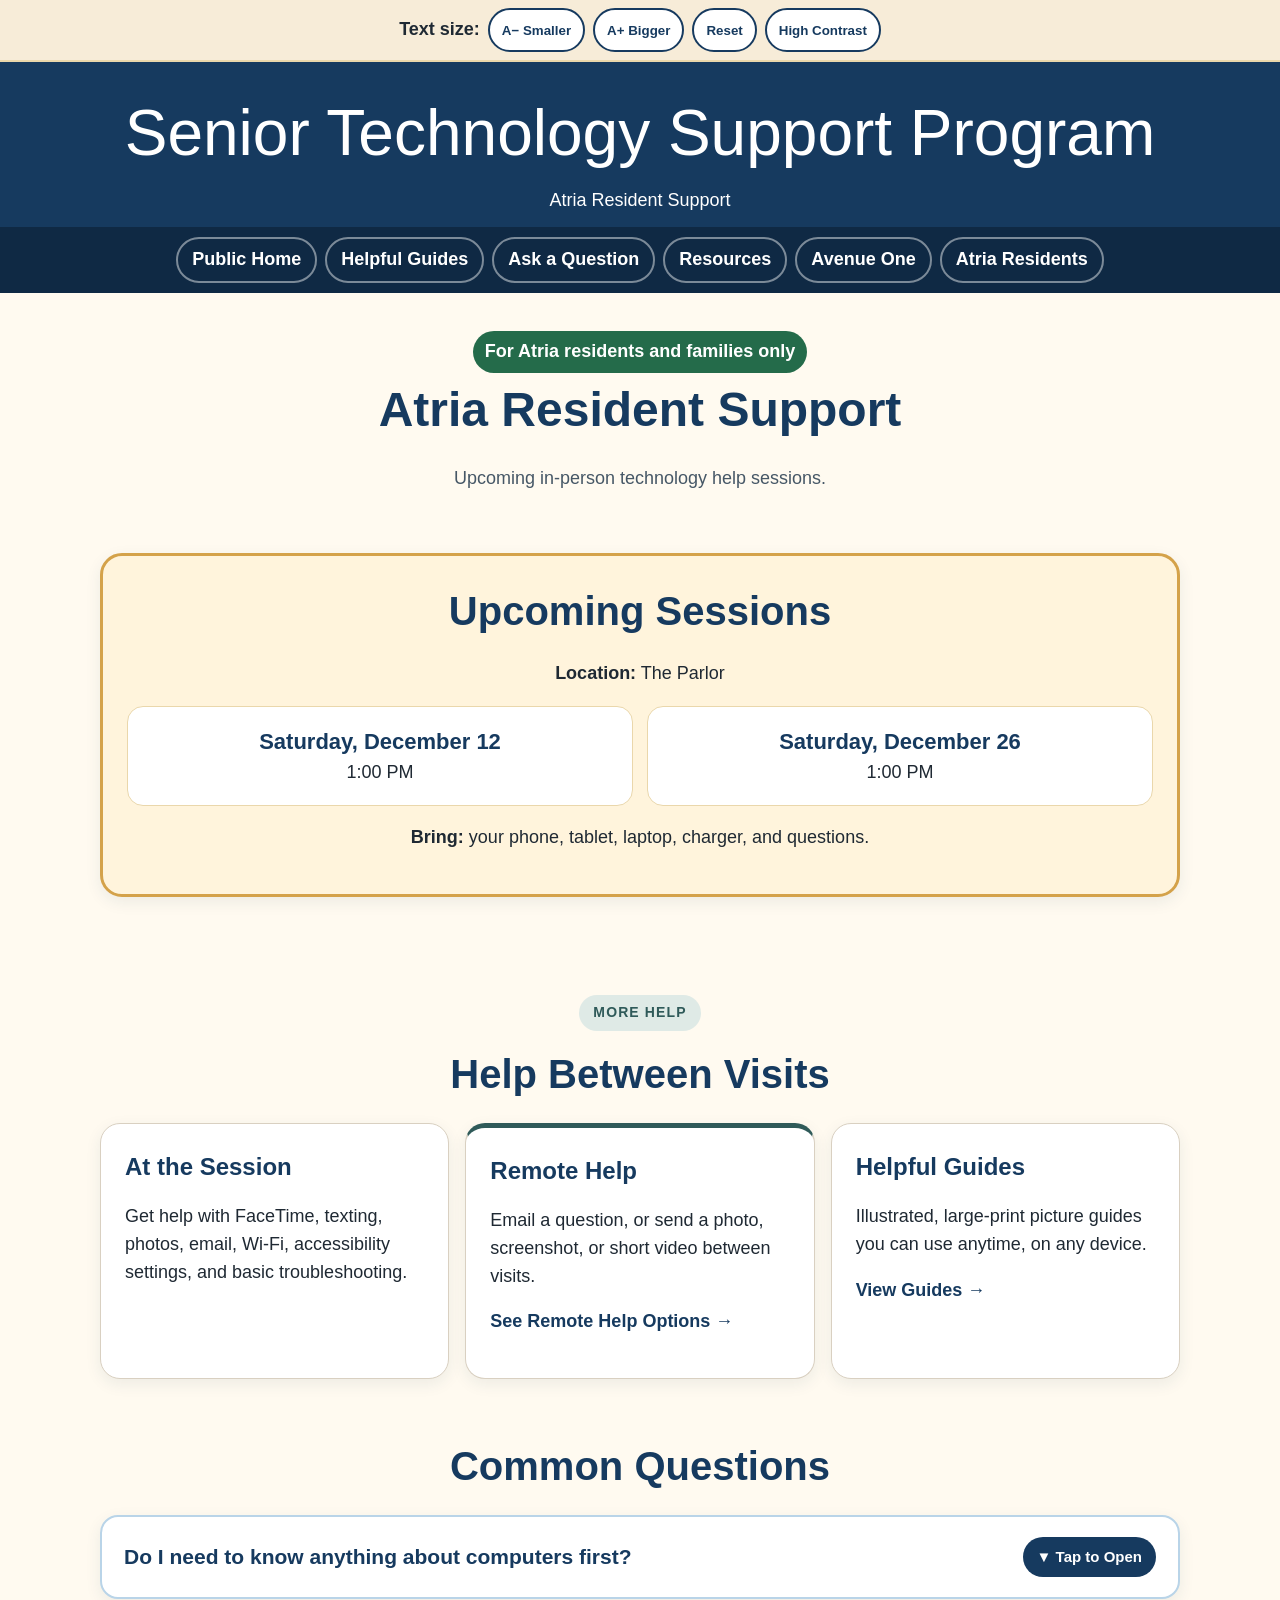
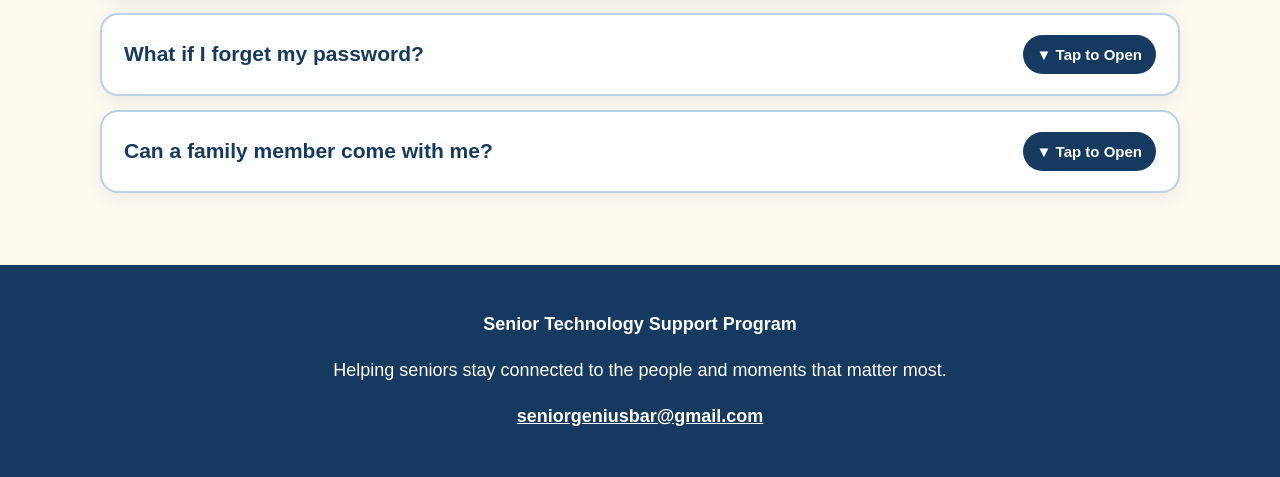
==== commit 52d19d15: "Add files via upload" ====
--- a/atria/index.html
+++ b/atria/index.html
@@ -1,15 +1,15 @@
 <!doctype html><html lang="en"><head><meta charset="utf-8"><meta name="viewport" content="width=device-width,initial-scale=1">
-<title>Atria Residents | Senior Genius Bar</title>
+<title>Atria Residents | Senior Technology Support Program</title>
 <meta name="description" content="Upcoming in-person technology help sessions for Atria residents and families.">
 <meta name="robots" content="noindex, nofollow">
-<link rel="icon" href="data:image/svg+xml,%3Csvg xmlns='http://www.w3.org/2000/svg' viewBox='0 0 64 64'%3E%3Crect width='64' height='64' rx='14' fill='%23163a5f'/%3E%3Ctext x='32' y='43' font-size='28' font-family='Arial' fill='white' text-anchor='middle' font-weight='700'%3ESG%3C/text%3E%3C/svg%3E">
+<link rel="icon" href="data:image/svg+xml,%3Csvg xmlns='http://www.w3.org/2000/svg' viewBox='0 0 64 64'%3E%3Crect width='64' height='64' rx='14' fill='%23163a5f'/%3E%3Ctext x='32' y='43' font-size='28' font-family='Arial' fill='white' text-anchor='middle' font-weight='700'%3EST%3C/text%3E%3C/svg%3E">
 <link rel="stylesheet" href="../assets/style.css"></head><body>
 <a class="skip-link" href="#main-content">Skip to main content</a>
 
 <div class="accessibility"><strong>Text size:</strong>
 <button onclick="changeTextSize(-1)">A− Smaller</button><button onclick="changeTextSize(1)">A+ Bigger</button><button onclick="resetTextSize()">Reset</button>
 <button id="contrastToggle" onclick="toggleContrast()">High Contrast</button></div>
-<header><div class="brand"><h1>Senior Genius Bar</h1><p>Atria Resident Support</p></div>
+<header><div class="brand"><h1>Senior Technology Support Program</h1><p>Atria Resident Support</p></div>
 <nav>
 <a href="../index.html">Public Home</a><a href="../guides.html">Helpful Guides</a>
 <a href="../request-help.html">Ask a Question</a><a href="../resources.html">Resources</a><a href="../avenue-one/index.html">Avenue One</a><a href="index.html">Atria Residents</a>
@@ -41,7 +41,7 @@
 </div></section></div>
 </main>
 
-<footer><p><strong>Senior Genius Bar</strong></p>
+<footer><p><strong>Senior Technology Support Program</strong></p>
 <p>Helping seniors stay connected to the people and moments that matter most.</p>
 <p><a href="mailto:seniorgeniusbar@gmail.com">seniorgeniusbar@gmail.com</a></p></footer>
 <script src="../assets/site.js"></script>
--- a/assets/style.css
+++ b/assets/style.css
@@ -18,6 +18,7 @@
 .brand{width:min(1080px,92%);margin:auto;padding:22px 0 12px;text-align:center}
 .brand h1{margin:0;font-size:clamp(34px,6vw,64px);font-weight:400}
 .brand p{margin:4px 0 0}
+.formerly-tag{opacity:.75;font-size:calc(14px * var(--font-scale));font-style:italic}
 nav{background:var(--navy2);display:flex;justify-content:center;gap:8px;flex-wrap:wrap;padding:10px}
 nav a{color:#fff;text-decoration:none;padding:7px 14px;border-radius:999px;border:2px solid rgba(255,255,255,.45)}
 nav a:hover{background:rgba(255,255,255,.15);border-color:#fff}
@@ -169,7 +170,7 @@
 .past-sessions > details > summary { color: var(--muted); font-size: calc(18px * var(--font-scale)); }
 
 
-/* Shared Senior Genius Bar refinements */
+/* Shared Senior Technology Support Program refinements */
 .section-kicker{display:inline-block;background:var(--sage);color:var(--sage-dark);padding:7px 14px;border-radius:999px;font-weight:800;letter-spacing:.08em;text-transform:uppercase;font-size:calc(14px * var(--font-scale));margin-bottom:12px}
 .shared-help-strip{background:#fff;border:1px solid #d9d0c1;border-left:8px solid var(--sage-dark);border-radius:20px;padding:22px 24px;display:flex;align-items:center;justify-content:space-between;gap:20px;flex-wrap:wrap;box-shadow:0 5px 16px rgba(0,0,0,.06)}
 .shared-help-strip h3{color:var(--navy);margin:0 0 6px;font-size:calc(24px * var(--font-scale))}.shared-help-strip p{margin:0;max-width:690px}
@@ -407,3 +408,554 @@
 @media print{
   .skip-link,.accessibility,nav,.print-guide,.site-footer-actions{display:none !important}
 }
+
+
+/* ============================================================
+   SENIOR-FRIENDLY GUIDE FINDER + ACCESSIBILITY MINI-GUIDES
+   ============================================================ */
+.guide-section-intro{
+  text-align:center;
+  max-width:760px;
+  margin:0 auto 20px;
+  color:var(--muted);
+}
+.guide-start-grid{
+  display:grid;
+  grid-template-columns:repeat(3,minmax(220px,1fr));
+  gap:16px;
+  margin-top:24px;
+}
+.guide-start-card{
+  display:flex;
+  flex-direction:column;
+  gap:6px;
+  min-height:118px;
+  padding:20px;
+  border:2px solid var(--blue-border, #b9d4e8);
+  border-radius:20px;
+  background:#fff;
+  text-decoration:none;
+  color:var(--text);
+}
+.guide-start-card strong{
+  color:var(--navy);
+  font-size:calc(21px * var(--font-scale));
+}
+.guide-start-card span{color:var(--muted)}
+.guide-start-card:hover{background:var(--sky);border-color:var(--navy)}
+.mini-guides-section{margin-top:10px}
+.mini-guide{
+  background:#fff;
+  border:2px solid #b9d4e8;
+  border-radius:20px;
+  margin-bottom:14px;
+  overflow:hidden;
+}
+.mini-guide > summary{
+  list-style:none;
+  cursor:pointer;
+  padding:20px 22px;
+  display:flex;
+  flex-direction:column;
+  gap:3px;
+  color:var(--navy);
+}
+.mini-guide > summary::-webkit-details-marker{display:none}
+.mini-guide > summary span{
+  font-size:calc(22px * var(--font-scale));
+  font-weight:800;
+}
+.mini-guide > summary small{
+  font-size:calc(16px * var(--font-scale));
+  color:var(--muted);
+  font-weight:600;
+}
+.mini-guide > summary::after{
+  content:"Open guide +";
+  align-self:flex-start;
+  margin-top:8px;
+  font-size:calc(14px * var(--font-scale));
+  color:var(--sage-dark);
+  font-weight:800;
+}
+.mini-guide[open] > summary::after{content:"Close guide −"}
+.mini-guide-body{
+  border-top:1px solid #dbe5ea;
+  padding:22px;
+}
+.platform-grid{
+  display:grid;
+  grid-template-columns:repeat(2,minmax(0,1fr));
+  gap:18px;
+}
+.platform-card{
+  background:#f7fbfe;
+  border:1px solid #c9dde9;
+  border-radius:16px;
+  padding:18px;
+}
+.platform-card h3{margin-top:0;color:var(--navy)}
+.platform-card li{margin-bottom:9px}
+.aiden-tip{
+  margin:20px 0;
+  border-left:6px solid var(--gold);
+  background:#fff8e8;
+  border-radius:10px;
+  padding:14px 16px;
+}
+.mini-guide-actions{
+  display:flex;
+  gap:12px;
+  flex-wrap:wrap;
+  align-items:center;
+}
+body.contrast .guide-start-card,
+body.contrast .mini-guide,
+body.contrast .platform-card{
+  background:#111 !important;
+  border-color:#666 !important;
+  color:#f5f5f5 !important;
+}
+body.contrast .guide-start-card strong,
+body.contrast .mini-guide > summary,
+body.contrast .platform-card h3{
+  color:#ffd166 !important;
+}
+body.contrast .guide-start-card span,
+body.contrast .mini-guide > summary small,
+body.contrast .guide-section-intro{
+  color:#f5f5f5 !important;
+}
+body.contrast .mini-guide-body{border-color:#666}
+body.contrast .aiden-tip{
+  background:#2a2100;
+  border-color:#ffd166;
+  color:#fff4c2;
+}
+body.contrast .mini-guide > summary::after{color:#9fc4ff}
+@media(max-width:800px){
+  .guide-start-grid{grid-template-columns:repeat(2,minmax(0,1fr))}
+  .platform-grid{grid-template-columns:1fr}
+}
+@media(max-width:520px){
+  .guide-start-grid{grid-template-columns:1fr}
+}
+
+
+/* Cleaner senior-friendly help chooser */
+.guide-choice-grid{
+  display:grid;
+  grid-template-columns:repeat(2,minmax(0,1fr));
+  gap:16px;
+  max-width:900px;
+  margin:24px auto 0;
+}
+.guide-choice-card{
+  display:flex;
+  align-items:center;
+  gap:16px;
+  min-height:110px;
+  padding:18px 20px;
+  background:#fff;
+  border:2px solid #b9d4e8;
+  border-radius:20px;
+  text-decoration:none;
+  color:var(--text);
+}
+.guide-choice-card:hover{
+  background:var(--sky);
+  border-color:var(--navy);
+}
+.guide-choice-icon{
+  flex:0 0 auto;
+  width:48px;
+  height:48px;
+  display:flex;
+  align-items:center;
+  justify-content:center;
+  border-radius:14px;
+  background:#edf5f8;
+  font-size:28px;
+}
+.guide-choice-copy{
+  display:flex;
+  flex-direction:column;
+  gap:5px;
+  min-width:0;
+}
+.guide-choice-copy strong{
+  color:var(--navy);
+  font-size:calc(21px * var(--font-scale));
+  line-height:1.2;
+}
+.guide-choice-copy small{
+  color:var(--muted);
+  font-size:calc(16px * var(--font-scale));
+  line-height:1.4;
+}
+.picture-guide-bridge{
+  max-width:900px;
+  margin:0 auto 28px;
+  padding:16px 18px;
+  border-left:6px solid var(--blue-border, #b9d4e8);
+  background:#f4f9ff;
+  border-radius:12px;
+  display:flex;
+  flex-wrap:wrap;
+  gap:6px 10px;
+  align-items:baseline;
+}
+.picture-guide-bridge strong{color:var(--navy)}
+.picture-guide-bridge a{margin-left:auto}
+body.contrast .guide-choice-card{
+  background:#111 !important;
+  border-color:#666 !important;
+  color:#f5f5f5 !important;
+}
+body.contrast .guide-choice-copy strong{color:#ffd166 !important}
+body.contrast .guide-choice-copy small{color:#f5f5f5 !important}
+body.contrast .guide-choice-icon{background:#222}
+body.contrast .picture-guide-bridge{
+  background:#111;
+  border-color:#5ec98d;
+  color:#f5f5f5;
+}
+body.contrast .picture-guide-bridge strong{color:#ffd166}
+body.contrast .picture-guide-bridge a{color:#9fc4ff}
+@media(max-width:700px){
+  .guide-choice-grid{grid-template-columns:1fr}
+  .guide-choice-card{min-height:96px}
+  .picture-guide-bridge a{margin-left:0;width:100%}
+}
+
+
+/* ============================================================
+   GUIDE READABILITY + FINAL HIGH-CONTRAST PASS
+   ============================================================ */
+
+/* The generic details rule gives summary::after a navy pill.
+   These explicit colors prevent dark-green-on-navy text. */
+.mini-guide > summary::after{
+  background:var(--navy) !important;
+  color:#fff !important;
+  border:2px solid var(--navy);
+  padding:8px 14px;
+  border-radius:999px;
+  white-space:nowrap;
+}
+.mini-guide[open] > summary::after{
+  background:var(--green) !important;
+  color:#fff !important;
+  border-color:var(--green);
+}
+
+/* Stronger contrast for the quick-start cards in normal mode. */
+.guide-choice-card{
+  border-color:#8cb9d8;
+}
+.guide-choice-copy strong{color:#123a64}
+.guide-choice-copy small{color:#394956}
+.guide-choice-card:hover,
+.guide-choice-card:focus-visible{
+  background:#eaf4fb;
+  border-color:#163a5f;
+}
+
+/* High contrast: every new guide element has explicit foreground/background. */
+body.contrast .guide-choice-card,
+body.contrast .mini-guide,
+body.contrast .platform-card,
+body.contrast .picture-guide-bridge,
+body.contrast .guide-card{
+  background:#0b0b0b !important;
+  color:#fff !important;
+  border-color:#d6d6d6 !important;
+}
+body.contrast .guide-choice-copy strong,
+body.contrast .mini-guide > summary span,
+body.contrast .platform-card h3,
+body.contrast .guide-card h3{
+  color:#ffd166 !important;
+}
+body.contrast .guide-choice-copy small,
+body.contrast .mini-guide > summary small,
+body.contrast .platform-card,
+body.contrast .guide-card .caption,
+body.contrast .guide-card .step-count,
+body.contrast .guide-section-intro{
+  color:#f5f5f5 !important;
+}
+body.contrast .guide-choice-icon{
+  background:#222 !important;
+  color:#fff !important;
+}
+body.contrast .mini-guide > summary::after{
+  background:#ffd166 !important;
+  color:#0a1420 !important;
+  border-color:#ffd166 !important;
+}
+body.contrast .mini-guide[open] > summary::after{
+  background:#5ec98d !important;
+  color:#04150c !important;
+  border-color:#5ec98d !important;
+}
+body.contrast .aiden-tip{
+  background:#2a2100 !important;
+  color:#fff4c2 !important;
+  border-color:#ffd166 !important;
+}
+body.contrast .picture-guide-bridge strong{color:#ffd166 !important}
+body.contrast .picture-guide-bridge a{color:#b8d7ff !important}
+
+/* Picture-guide card buttons */
+body.contrast .chip-btn{
+  background:#000 !important;
+  color:#fff !important;
+  border:2px solid #fff !important;
+}
+body.contrast .chip-btn:hover,
+body.contrast .chip-btn:focus-visible{
+  background:#ffd166 !important;
+  color:#0a1420 !important;
+  border-color:#ffd166 !important;
+}
+
+/* Modal contrast */
+body.contrast .modal{
+  background:#0b0b0b !important;
+  color:#fff !important;
+  border:2px solid #d6d6d6;
+}
+body.contrast .modal h3,
+body.contrast #modalTitle{color:#ffd166 !important}
+body.contrast .modal-caption,
+body.contrast #stepDots{color:#fff !important}
+body.contrast .modal-close,
+body.contrast .modal-nav button{
+  background:#000 !important;
+  color:#fff !important;
+  border:2px solid #fff !important;
+}
+body.contrast .modal-nav button.primary{
+  background:#ffd166 !important;
+  color:#0a1420 !important;
+  border-color:#ffd166 !important;
+}
+body.contrast .modal-nav button:disabled{
+  color:#aaa !important;
+  border-color:#777 !important;
+}
+body.contrast .modal-backdrop{
+  background:rgba(0,0,0,.88) !important;
+}
+
+/* Forms and native controls in contrast mode */
+body.contrast input,
+body.contrast select,
+body.contrast textarea{
+  background:#000 !important;
+  color:#fff !important;
+  border:2px solid #ddd !important;
+}
+body.contrast input::placeholder,
+body.contrast textarea::placeholder{color:#ccc !important}
+body.contrast option{background:#000;color:#fff}
+
+/* General safety/readability fallback for all details */
+body.contrast details{
+  background:#0b0b0b !important;
+  color:#fff !important;
+  border-color:#d6d6d6 !important;
+}
+body.contrast summary{color:#ffd166 !important}
+
+/* Print and secondary actions */
+body.contrast .btn.secondary{
+  background:#000 !important;
+  color:#fff !important;
+  border-color:#fff !important;
+}
+body.contrast .btn.secondary:hover,
+body.contrast .btn.secondary:focus-visible{
+  background:#fff !important;
+  color:#000 !important;
+}
+
+
+/* ============================================================
+   SENIOR-FRIENDLY VISUAL SYSTEM — CONSOLIDATED SITE PASS
+   ============================================================ */
+:root{--surface:#ffffff;--soft-blue:#f3f8fd;--line:#c7dbea;--shadow:0 5px 16px rgba(22,58,95,.08)}
+.btn{font-weight:800;min-height:50px;display:inline-flex;align-items:center;justify-content:center;line-height:1.2}
+.tile,.card,details{box-shadow:var(--shadow)}
+.tile{background:#f5f9fd;border-color:var(--line);padding:24px}
+.tile h3{font-size:calc(24px * var(--font-scale))}
+.tile p{line-height:1.55}
+.page-head p,.guide-section-intro{color:#465766}
+
+/* Compact, scannable accessibility rows */
+.mini-guides-section{max-width:960px;margin:0 auto}
+.mini-guides-section .eyebrow{text-align:left;margin-bottom:4px}
+.mini-guides-section .section-title{text-align:left;margin-bottom:6px}
+.guide-section-intro{text-align:left!important;max-width:780px!important;margin:0 0 20px!important}
+.mini-guide{padding:0!important;margin-bottom:10px!important;border:1.5px solid #d6e1e9!important;border-radius:16px!important;background:#fff!important;overflow:hidden;box-shadow:0 3px 12px rgba(22,58,95,.06)!important}
+.mini-guide > summary{display:grid!important;grid-template-columns:58px 38px minmax(0,1fr) auto;align-items:center;gap:12px;padding:14px 16px!important;min-height:86px;flex-wrap:nowrap!important;background:#fff}
+.mini-guide > summary:hover,.mini-guide > summary:focus{background:#f4f9fd}
+.mini-guide-icon{width:54px;height:54px;border-radius:14px;background:#e9f3fd;color:#123a64;display:flex;align-items:center;justify-content:center;font-size:28px;font-weight:800;line-height:1}
+.mini-guide-number{width:34px;height:34px;border-radius:50%;background:#245ea6;color:#fff;display:flex;align-items:center;justify-content:center;font-weight:800;font-size:18px}
+.mini-guide-title{display:grid;grid-template-columns:minmax(220px,.8fr) minmax(260px,1.2fr);align-items:center;gap:20px;min-width:0}
+.mini-guide-title strong{font-size:calc(21px * var(--font-scale));color:var(--navy);line-height:1.25}
+.mini-guide-title small{font-size:calc(16px * var(--font-scale));color:#465766;line-height:1.35}
+.mini-guide > summary::after{content:"Open Guide  ›"!important;background:#123a64!important;color:#fff!important;border:2px solid #123a64!important;border-radius:12px!important;padding:11px 16px!important;font-size:calc(16px * var(--font-scale))!important;min-width:132px;text-align:center}
+.mini-guide[open] > summary::after{content:"Close Guide  ↑"!important;background:#246b4a!important;border-color:#246b4a!important;color:#fff!important}
+.mini-guide-body{padding:6px 22px 22px;border-top:1px solid #e1e7ec}
+.accessibility-master-tip{margin:16px 0 8px;background:#fff8df;border:1.5px solid #e6c46e;border-radius:14px;padding:14px 18px;color:#263747;font-size:calc(17px * var(--font-scale))}
+.accessibility-master-tip strong{color:#163a5f}
+
+/* Quick-start choices use the same clear visual language */
+.guide-choice-grid{gap:14px!important}
+.guide-choice-card{background:#fff!important;border:1.5px solid #b8cfe2!important;border-radius:16px!important;box-shadow:0 3px 12px rgba(22,58,95,.06);min-height:112px!important;padding:18px!important}
+.guide-choice-card::after{content:"›";margin-left:auto;color:#163a5f;font-size:36px;font-weight:800;line-height:1}
+.guide-choice-card:hover,.guide-choice-card:focus-visible{background:#f3f8fd!important;box-shadow:0 6px 16px rgba(22,58,95,.12)}
+
+/* Consistent, easier-to-read links/buttons throughout the site */
+.community-bubble,.accessibility button,nav a{font-weight:800}
+.shared-help-strip,.calendar-card,.request-option,.remote-card{box-shadow:var(--shadow)}
+
+/* High contrast — explicit coverage for redesigned components */
+body.contrast .mini-guide,body.contrast .mini-guide > summary,body.contrast .guide-choice-card{background:#050505!important;color:#fff!important;border-color:#fff!important}
+body.contrast .mini-guide > summary:hover,body.contrast .mini-guide > summary:focus,body.contrast .guide-choice-card:hover,body.contrast .guide-choice-card:focus-visible{background:#191919!important}
+body.contrast .mini-guide-icon{background:#fff!important;color:#000!important}
+body.contrast .mini-guide-number{background:#ffd166!important;color:#000!important}
+body.contrast .mini-guide-title strong,body.contrast .guide-choice-copy strong{color:#ffd166!important}
+body.contrast .mini-guide-title small,body.contrast .guide-choice-copy small{color:#fff!important}
+body.contrast .mini-guide > summary::after{background:#fff!important;color:#000!important;border-color:#fff!important}
+body.contrast .mini-guide[open] > summary::after{background:#5ec98d!important;color:#04150c!important;border-color:#5ec98d!important}
+body.contrast .mini-guide-body{border-color:#777!important}
+body.contrast .accessibility-master-tip{background:#201900!important;color:#fff!important;border-color:#ffd166!important}
+body.contrast .accessibility-master-tip strong{color:#ffd166!important}
+body.contrast .guide-choice-card::after{color:#ffd166!important}
+body.contrast .tile,body.contrast .card{background:#080808!important;border-color:#ddd!important;color:#fff!important}
+body.contrast .tile h3,body.contrast .card h2,body.contrast .card h3{color:#ffd166!important}
+
+@media(max-width:820px){
+ .mini-guides-section .eyebrow,.mini-guides-section .section-title,.guide-section-intro{text-align:center!important}
+ .guide-section-intro{margin:0 auto 20px!important}
+ .mini-guide > summary{grid-template-columns:50px minmax(0,1fr) auto;gap:10px;padding:13px!important}
+ .mini-guide-icon{width:48px;height:48px;font-size:25px}
+ .mini-guide-number{display:none}
+ .mini-guide-title{display:block}
+ .mini-guide-title strong,.mini-guide-title small{display:block}
+ .mini-guide-title small{margin-top:3px}
+ .mini-guide > summary::after{min-width:110px;padding:10px 12px!important}
+}
+@media(max-width:560px){
+ .mini-guide > summary{grid-template-columns:46px 1fr;align-items:start}
+ .mini-guide > summary::after{grid-column:1/-1;width:100%;margin-top:4px}
+ .mini-guide-icon{width:44px;height:44px;font-size:23px}
+ .mini-guide-body{padding:6px 14px 18px}
+ .guide-choice-card::after{font-size:30px}
+}
+
+/* ============================================================
+   GUIDES PAGE — MOCKUP-MATCH FINAL OVERRIDE (Aug 2026)
+   ============================================================ */
+#popular-help,.mini-guides-section{max-width:1040px;margin-left:auto;margin-right:auto}
+#popular-help .section-title{font-size:calc(34px * var(--font-scale));margin-bottom:4px}
+#popular-help .guide-section-intro{margin-bottom:14px!important}
+.guide-choice-grid{grid-template-columns:repeat(3,minmax(0,1fr))!important;gap:14px!important;max-width:none!important;margin-top:14px!important}
+.guide-choice-card{min-height:104px!important;padding:16px 18px!important;border-radius:14px!important;gap:14px!important}
+.guide-choice-icon{width:58px!important;height:58px!important;border-radius:50%!important;font-size:30px!important;background:#edf4fb!important}
+.guide-choice-copy strong{font-size:calc(19px * var(--font-scale))!important}
+.guide-choice-copy small{font-size:calc(15px * var(--font-scale))!important;line-height:1.28!important}
+.guide-choice-card::after{font-size:34px!important}
+
+.mini-guides-section{margin-top:36px!important;padding-top:24px;border-top:1px solid #aebdca;position:relative}
+.mini-guides-section::before{content:"★";position:absolute;top:-15px;left:50%;transform:translateX(-50%);width:30px;height:30px;border-radius:50%;background:#17477a;color:#fff;display:flex;align-items:center;justify-content:center;font-size:15px;border:5px solid var(--cream,#fffaf0)}
+.mini-guides-section .eyebrow{color:#c98e2f!important;font-size:calc(16px * var(--font-scale));font-weight:800;margin-bottom:8px!important}
+.mini-guides-section .section-title{font-size:calc(31px * var(--font-scale));margin-bottom:6px!important}
+.mini-guides-section .guide-section-intro{font-size:calc(16px * var(--font-scale));margin-bottom:18px!important}
+
+.mini-guide{border:1.5px solid #d8e0e7!important;border-radius:12px!important;margin-bottom:6px!important;box-shadow:0 2px 8px rgba(22,58,95,.05)!important}
+.mini-guide > summary{grid-template-columns:62px 34px minmax(0,1fr) 138px!important;min-height:68px!important;padding:8px 14px!important;gap:10px!important}
+.mini-guide > summary span{font-size:inherit!important;font-weight:inherit!important}
+.mini-guide > summary .mini-guide-icon{width:56px!important;height:46px!important;border-radius:18px!important;font-size:27px!important;font-weight:800!important;background:#edf4fb!important;color:#17477a!important}
+.mini-guide > summary .mini-guide-number{width:31px!important;height:31px!important;border-radius:50%!important;background:#245ea6!important;color:#fff!important;font-size:16px!important;font-weight:800!important}
+.mini-guide > summary .mini-guide-title{display:grid!important;grid-template-columns:minmax(200px,.9fr) minmax(260px,1.25fr)!important;gap:18px!important;align-items:center!important}
+.mini-guide > summary .mini-guide-title strong{font-size:calc(19px * var(--font-scale))!important;font-weight:800!important;line-height:1.2!important;color:#123a64!important}
+.mini-guide > summary .mini-guide-title small{font-size:calc(14.5px * var(--font-scale))!important;font-weight:600!important;line-height:1.3!important;color:#3e4e5d!important}
+.mini-guide > summary::after{content:"Open Guide  ›"!important;justify-self:end!important;align-self:center!important;margin:0!important;box-sizing:border-box!important;width:132px!important;min-width:132px!important;padding:9px 12px!important;border-radius:12px!important;background:#083b78!important;border:2px solid #083b78!important;color:#fff!important;font-size:calc(14px * var(--font-scale))!important;font-weight:800!important;text-align:center!important}
+.mini-guide[open] > summary::after{content:"Close Guide  ↑"!important;background:#246b4a!important;border-color:#246b4a!important;color:#fff!important}
+.mini-guide-body{padding:16px 20px 20px!important}
+
+/* Distinct icon accents, like the approved mockup */
+#mini-text .mini-guide-icon{background:#e7f0ff!important;color:#1458ad!important}
+#mini-bold .mini-guide-icon{background:#eaf6e7!important;color:#31803c!important}
+#mini-magnifier .mini-guide-icon{background:#f2eafb!important;color:#7148ad!important}
+#mini-contrast .mini-guide-icon{background:#fff5dc!important;color:#d18b00!important}
+#mini-spoken .mini-guide-icon{background:#e8f1ff!important;color:#155cb5!important}
+#mini-bold .mini-guide-number{background:#31803c!important}
+#mini-magnifier .mini-guide-number{background:#7148ad!important}
+#mini-contrast .mini-guide-number{background:#e49a00!important}
+
+.accessibility-master-tip{margin:10px 0!important;padding:11px 16px!important;border-radius:12px!important;font-size:calc(15px * var(--font-scale))!important}
+.picture-guide-jump{display:grid;grid-template-columns:60px minmax(0,1fr) auto;align-items:center;gap:14px;margin:8px 0 0;padding:12px 16px;border:1.5px solid #c9d8e8;border-radius:14px;background:#f4f8fe;box-shadow:0 2px 8px rgba(22,58,95,.05)}
+.picture-guide-jump .jump-icon{width:48px;height:48px;border-radius:50%;background:#123a64;color:#fff;display:flex;align-items:center;justify-content:center;font-size:25px}
+.picture-guide-jump strong{display:block;color:#123a64;font-size:calc(18px * var(--font-scale));line-height:1.2}
+.picture-guide-jump span{display:block;color:#344758;font-size:calc(14.5px * var(--font-scale));line-height:1.3;margin-top:2px}
+.picture-guide-jump a{display:inline-flex;align-items:center;justify-content:center;min-height:44px;padding:9px 16px;border-radius:10px;background:#083b78;color:#fff!important;text-decoration:none;font-weight:800;white-space:nowrap}
+#picture-guides .picture-guide-bridge{display:none!important}
+
+body.contrast .mini-guides-section{border-top-color:#fff!important}
+body.contrast .mini-guides-section::before{background:#ffd166!important;color:#000!important;border-color:#000!important}
+body.contrast .mini-guide > summary .mini-guide-icon{background:#fff!important;color:#000!important}
+body.contrast .mini-guide > summary .mini-guide-number{background:#ffd166!important;color:#000!important}
+body.contrast .mini-guide > summary .mini-guide-title strong{color:#ffd166!important}
+body.contrast .mini-guide > summary .mini-guide-title small{color:#fff!important}
+body.contrast .mini-guide > summary::after{background:#fff!important;border-color:#fff!important;color:#000!important}
+body.contrast .picture-guide-jump{background:#050505!important;border-color:#fff!important;color:#fff!important}
+body.contrast .picture-guide-jump .jump-icon{background:#fff!important;color:#000!important}
+body.contrast .picture-guide-jump strong{color:#ffd166!important}
+body.contrast .picture-guide-jump span{color:#fff!important}
+body.contrast .picture-guide-jump a{background:#ffd166!important;color:#000!important;border:2px solid #ffd166!important}
+
+@media(max-width:900px){
+ .guide-choice-grid{grid-template-columns:repeat(2,minmax(0,1fr))!important}
+ .mini-guide > summary{grid-template-columns:54px 32px minmax(0,1fr) 122px!important}
+ .mini-guide > summary .mini-guide-title{display:block!important}
+ .mini-guide > summary .mini-guide-title small{display:block!important;margin-top:3px!important}
+ .mini-guide > summary::after{width:118px!important;min-width:118px!important}
+}
+@media(max-width:650px){
+ .guide-choice-grid{grid-template-columns:1fr!important}
+ .mini-guide > summary{grid-template-columns:48px minmax(0,1fr)!important;padding:12px!important}
+ .mini-guide > summary .mini-guide-number{display:none!important}
+ .mini-guide > summary::after{grid-column:1/-1!important;width:100%!important;min-width:0!important;margin-top:4px!important}
+ .picture-guide-jump{grid-template-columns:48px 1fr}
+ .picture-guide-jump a{grid-column:1/-1;width:100%}
+}
+
+/* Common Icons mini-guide */
+.icon-core-box{background:#fff8e8;border:3px solid var(--gold);border-radius:18px;padding:20px 22px;margin:4px 0 26px;text-align:center}
+.icon-core-label{display:inline-block;background:var(--gold);color:#fff;font-weight:800;letter-spacing:.03em;text-transform:uppercase;font-size:calc(14px * var(--font-scale));padding:6px 16px;border-radius:999px;margin-bottom:16px}
+.icon-core-grid{display:grid;grid-template-columns:repeat(3,1fr);gap:20px}
+@media(max-width:700px){.icon-core-grid{grid-template-columns:1fr}}
+.icon-core-item{display:flex;flex-direction:column;align-items:center;gap:8px}
+.icon-core-item strong{color:var(--navy);font-size:calc(19px * var(--font-scale))}
+.icon-core-item span{color:var(--text);font-size:calc(15px * var(--font-scale))}
+.icon-group{margin-top:28px}
+.icon-group h3{color:var(--navy);font-size:calc(19px * var(--font-scale));margin:0 0 12px;border-bottom:2px solid #e4dccf;padding-bottom:6px}
+.icon-ref-list{display:flex;flex-direction:column;gap:14px}
+.icon-ref-row{display:flex;align-items:center;gap:16px;background:#f7fbfe;border:1px solid #d9e6ee;border-radius:14px;padding:12px 16px}
+.icon-ref-chips{display:flex;gap:10px;flex-shrink:0}
+.icon-ref-chip-wrap{display:flex;flex-direction:column;align-items:center;gap:3px}
+.icon-ref-chip-wrap small,.icon-core-chips small{color:var(--muted);font-size:calc(11px * var(--font-scale));font-weight:700}
+.icon-ref-text strong{display:block;color:var(--navy);font-size:calc(17px * var(--font-scale))}
+.icon-ref-text span{color:var(--text);font-size:calc(15px * var(--font-scale))}
+@media(max-width:560px){.icon-ref-row{flex-direction:column;align-items:flex-start}}
+body.contrast .icon-core-box{background:#2a2100!important;border-color:#ffd166!important}
+body.contrast .icon-core-label{background:#ffd166!important;color:#000!important}
+body.contrast .icon-core-item strong,body.contrast .icon-group h3{color:#ffd166!important}
+body.contrast .icon-core-item span,body.contrast .icon-ref-text span{color:#f5f5f5!important}
+body.contrast .icon-ref-row{background:#111!important;border-color:#555!important}
+body.contrast .icon-ref-text strong{color:#ffd166!important}
